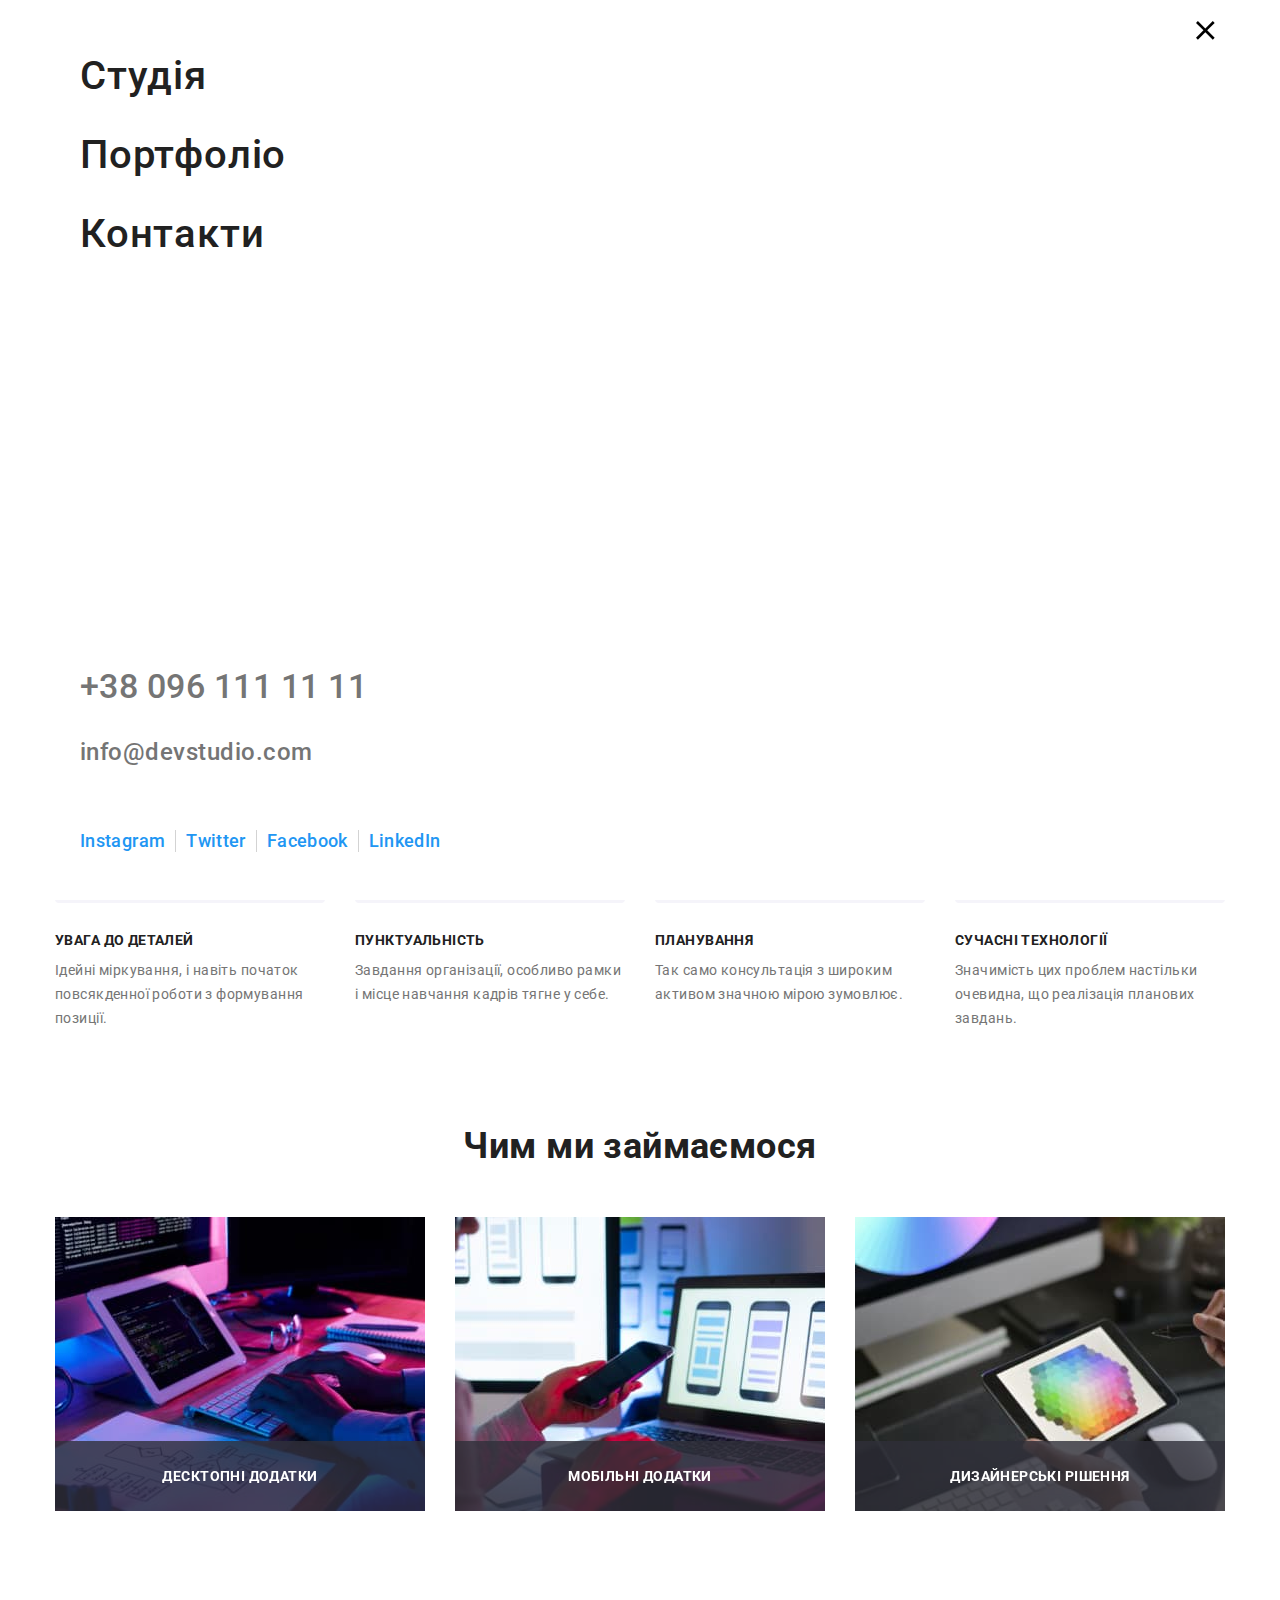
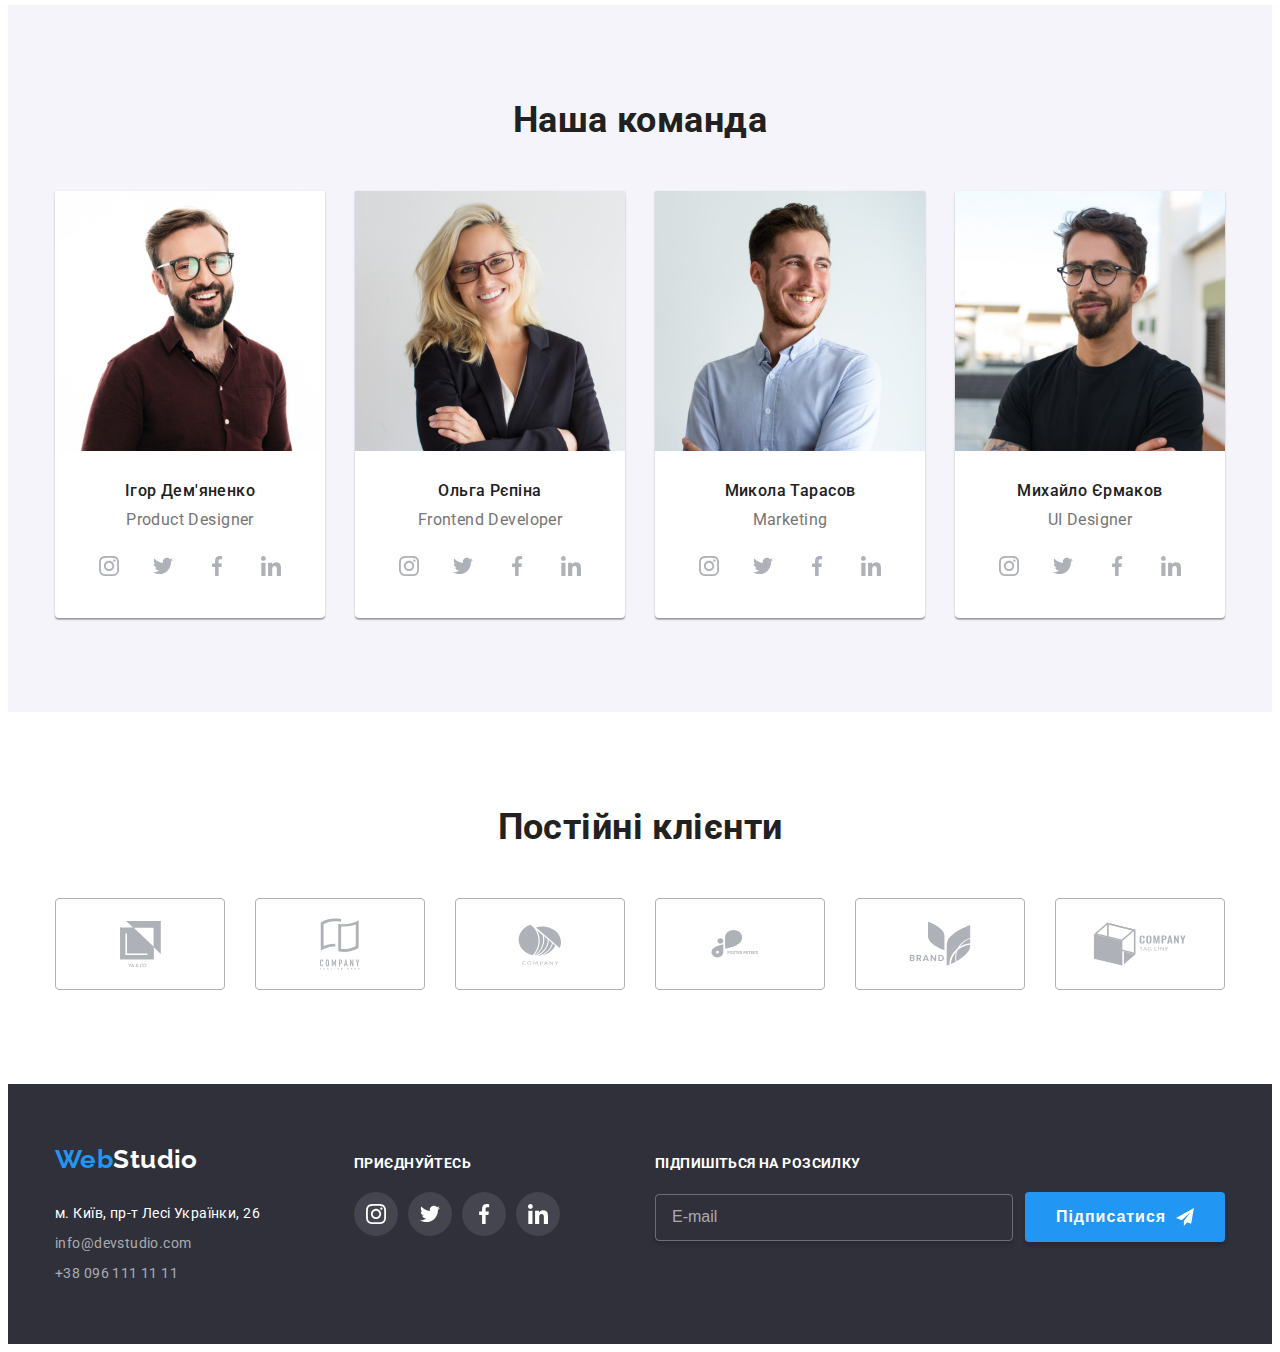
==== index.html @ 01f958c8 "H Work 8" ====
<!DOCTYPE html>
<html lang="uk">

<head>
    <meta charset="UTF-8">
    <meta http-equiv="X-UA-Compatible" content="IE=edge">
    <meta name="viewport" content="width=device-width, initial-scale=1.0">
    <title>WebStudio</title>

    <link rel="preconnect" href="https://fonts.googleapis.com">
    <link rel="preconnect" href="https://fonts.gstatic.com" crossorigin>
    <link
        href="https://fonts.googleapis.com/css2?family=Raleway:wght@700&family=Roboto:wght@400;500;700;900&display=swap"
        rel="stylesheet">

    <link rel="stylesheet" href="https://cdnjs.cloudflare.com/ajax/libs/modern-normalize/1.1.0/modern-normalize.min.css"
        integrity="sha512-wpPYUAdjBVSE4KJnH1VR1HeZfpl1ub8YT/NKx4PuQ5NmX2tKuGu6U/JRp5y+Y8XG2tV+wKQpNHVUX03MfMFn9Q=="
        crossorigin="anonymous" referrerpolicy="no-referrer" />



    <link rel="stylesheet" href="./css/main.min.css">
</head>

<body>
    <header class="page-header">
        <div class="conteiner">
            <div class="header-wrap">
                <nav class="site-nav">
                    <a class="logo site-nav__logo link" href="./index.html" lang="en"><span
                            class="logo-web-word">Web</span>Studio</a>
                    <ul class="site-nav__list list">
                        <li><a class="site-nav__link link current" href="./index.html">Студія</a></li>
                        <li><a class="site-nav__link link" href="./portfolio.html">Портфоліо</a></li>
                        <li><a class="site-nav__link link" href="">Контакти</a></li>
                    </ul>
                </nav>
    
                <ul class="contacts__list list">
                    <li><a class="contacts__link link" href="mailto:info@devstudio.com"><svg width="16" height="12"
                                class="contacts__icon">
                                <use href="./img/icons.svg#icon-envelope"></use>
                            </svg>info@devstudio.com</a></li>
                    <li><a class="contacts__link link" href="tel:+380961111111"><svg width="10" height="16"
                                class="contacts__icon">
                                <use href="./img/icons.svg#icon-smartphone"></use>
                            </svg>+38 096 111 11 11</a></li>
                </ul>
    
                <button class="mob-menu__button mobmenu_open__button" type="button"> <svg width="40" height="40"
                        aria-label="Перемикач мобільного меню">
                        <use class="icon-menu" href="./img/icons.svg#icon-menu"></use>
                    </svg></button>
            </div>
        </div>
        <div class="mob-menu">
            <div class="conteiner mob-menu__conteiner">
    
                <div class="menu-content">
                    <div>
                        <button class="mob-menu__button mobmenu_close__button" type="button"> <svg width="40" height="40">
                                <use class="icon-menu-cross" href="./img/icons.svg#icon-menu-close"></use>
                            </svg></button>
                        <nav class="mob-nav">
                            <ul class="mob-nav__list list">
                                <li><a class="mob-nav__link link current" href="./index.html">Студія</a></li>
                                <li><a class="mob-nav__link link" href="./portfolio.html">Портфоліо</a></li>
                                <li><a class="mob-nav__link link" href="">Контакти</a></li>
                            </ul>
                        </nav>
                    </div>
                    <div>
                        <ul class="mob-contacts__list list">
                            <li><a class="mob-contacts__link number link" href="tel:+380961111111">+38 096 111 11 11</a>
                            </li>
                            <li><a class="mob-contacts__link link" href="mailto:info@devstudio.com">info@devstudio.com</a>
                            </li>
                        </ul>
    
                        <ul class="mob-socmedia__list list">
                            <li class="mob-socmedia__item"><a class="mob-socmedia__link link" href="">Instagram</a></li>
                            <li class="mob-socmedia__item"><a class="mob-socmedia__link link" href="">Twitter</a></li>
                            <li class="mob-socmedia__item"><a class="mob-socmedia__link link" href="">Facebook</a></li>
                            <li class="mob-socmedia__item"><a class="mob-socmedia__link link" href="">LinkedIn</a></li>
                        </ul>
                    </div>
                </div>
            </div>
        </div>
    </header>

    <main>

        <section class="hero">
            <div class="conteiner">
                <h1 class="hero__title">Ефективні рішення для вашого бізнесу</h1>
                <button class="hero__button" type="button" data-modal-open>Замовити послугу</button>
            </div>
        </section>


        <section class="advances section">
            <div class="conteiner">
                <h2 hidden>Переваги</h2>
                <ul class="advances__list list">
                    <li class="advances__item">
                        <div class="advances__background">
                            <svg class="advances__icon">
                                <use href="./img/icons.svg#icon-antenna"></use>
                            </svg>
                        </div>
                        <h3 class="advances__tytle">УВАГА ДО ДЕТАЛЕЙ</h3>
                        <p class="advances__text">Ідейні міркування, і навіть початок повсякденної роботи з формування
                            позиції.</p>
                    </li>
                    <li class="advances__item">
                        <div class="advances__background">
                            <svg class="advances__icon">
                                <use href="./img/icons.svg#icon-clock"></use>
                            </svg>
                        </div>
                        <h3 class="advances__tytle">ПУНКТУАЛЬНІСТЬ</h3>
                        <p class="advances__text">Завдання організації, особливо рамки і місце навчання кадрів тягне у
                            себе.
                        </p>
                    </li>
                    <li class="advances__item">
                        <div class="advances__background">
                            <svg class="advances__icon">
                                <use href="./img/icons.svg#icon-diagram"></use>
                            </svg>
                        </div>
                        <h3 class="advances__tytle">ПЛАНУВАННЯ</h3>
                        <p class="advances__text">Так само консультація з широким активом значною мірою зумовлює.</p>
                    </li>
                    <li class="advances__item">
                        <div class="advances__background">
                            <svg class="advances__icon">
                                <use href="./img/icons.svg#icon-astronaut"></use>
                            </svg>
                        </div>
                        <h3 class="advances__tytle">СУЧАСНІ ТЕХНОЛОГІЇ</h3>
                        <p class="advances__text">Значимість цих проблем настільки очевидна, що реалізація планових
                            завдань.
                        </p>
                    </li>
                </ul>
            </div>
        </section>

        <section class="specialization section">
            <div class="conteiner">
                <h2 class="specialization-tytle tytle">Чим ми займаємося</h2>
                <ul class="specialization__list list">
                    <li class="specialization__item"> <img src="./img/dtapps.jpg" alt="Десктопні додатки" width="370">
                        <p class="specialization__label">Десктопні додатки</p>
                    </li>
                    <li class="specialization__item"> <img src="./img/mobapps.jpg" alt="Мобільні додатки" width="370">
                        <p class="specialization__label">Мобільні додатки</p>
                    </li>
                    <li class="specialization__item"> <img src="./img/design.jpg" alt="Дизайнерські рішення"
                            width="370">
                        <p class="specialization__label">Дизайнерські рішення</p>
                    </li>
                </ul>
            </div>
        </section>
        <section class="teammates section">
            <div class="conteiner">
                <h2 class="tytle">Наша команда</h2>
                <ul class="teammates__list list">
                    <li class="teammates__item"> <img class="teammates__photo" src="img/igor.jpg" alt="Ігор Дем'яненко"
                            width="270">
                        <div class="teammates__meta">
                            <h3 class="teammates__name">Ігор Дем'яненко</h3>
                            <p class="teammates__speciality">Product Designer</p>
                            <ul class="socmedia__list team-socmedia-list list">
                                <li class="socmedia__item"> <a class="socmedia__link team-socmedia-link link" href="">
                                        <svg width="20" height="20" class="socmedia__icon">
                                            <use href="./img/icons.svg#icon-instagram"></use>
                                        </svg> </a>
                                </li>
                                <li class="socmedia__item"> <a class="socmedia__link team-socmedia-link link" href="">
                                        <svg width="20" height="20" class="socmedia__icon">
                                            <use href="./img/icons.svg#icon-twitter"></use>
                                        </svg> </a>
                                </li>
                                <li class="socmedia__item"> <a class="socmedia__link team-socmedia-link link" href="">
                                        <svg width="20" height="20" class="socmedia__icon">
                                            <use href="./img/icons.svg#icon-facebook"></use>
                                        </svg> </a>
                                </li>
                                <li class="socmedia__item"> <a class="socmedia__link team-socmedia-link link" href="">
                                        <svg width="20" height="20" class="socmedia__icon">
                                            <use href="./img/icons.svg#icon-linkedin"></use>
                                        </svg> </a>
                                </li>
                            </ul>
                        </div>

                    </li>
                    <li class="teammates__item"> <img class="teammates__photo" src="img/olga.jpg" alt="Ольга Рєпіна"
                            width="270">
                        <div class="teammates__meta">
                            <h3 class="teammates__name">Ольга Рєпіна</h3>
                            <p class="teammates__speciality">Frontend Developer</p>
                            <ul class="socmedia__list team-socmedia-list list">
                                <li class="socmedia__item"> <a class="socmedia__link team-socmedia-link link" href="">
                                        <svg width="20" height="20" class="socmedia__icon">
                                            <use href="./img/icons.svg#icon-instagram"></use>
                                        </svg> </a>
                                </li>
                                <li class="socmedia__item"> <a class="socmedia__link team-socmedia-link link" href="">
                                        <svg width="20" height="20" class="socmedia__icon">
                                            <use href="./img/icons.svg#icon-twitter"></use>
                                        </svg> </a>
                                </li>
                                <li class="socmedia__item"> <a class="socmedia__link team-socmedia-link link" href="">
                                        <svg width="20" height="20" class="socmedia__icon">
                                            <use href="./img/icons.svg#icon-facebook"></use>
                                        </svg> </a>
                                </li>
                                <li class="socmedia__item"> <a class="socmedia__link team-socmedia-link link" href="">
                                        <svg width="20" height="20" class="socmedia__icon">
                                            <use href="./img/icons.svg#icon-linkedin"></use>
                                        </svg> </a>
                                </li>
                            </ul>
                        </div>

                    </li>
                    <li class="teammates__item"> <img class="teammates__photo" src="img/mikola.jpg" alt="Микола Тарасов"
                            width="270">
                        <div class="teammates__meta">
                            <h3 class="teammates__name">Микола Тарасов</h3>
                            <p class="teammates__speciality">Marketing</p>
                            <ul class="socmedia__list team-socmedia-list list">
                                <li class="socmedia__item"> <a class="socmedia__link team-socmedia-link link" href="">
                                        <svg width="20" height="20" class="socmedia__icon">
                                            <use href="./img/icons.svg#icon-instagram"></use>
                                        </svg> </a>
                                </li>
                                <li class="socmedia__item"> <a class="socmedia__link team-socmedia-link link" href="">
                                        <svg width="20" height="20" class="socmedia__icon">
                                            <use href="./img/icons.svg#icon-twitter"></use>
                                        </svg> </a>
                                </li>
                                <li class="socmedia__item"> <a class="socmedia__link team-socmedia-link link" href="">
                                        <svg width="20" height="20" class="socmedia__icon">
                                            <use href="./img/icons.svg#icon-facebook"></use>
                                        </svg> </a>
                                </li>
                                <li class="socmedia__item"> <a class="socmedia__link team-socmedia-link link" href="">
                                        <svg width="20" height="20" class="socmedia__icon">
                                            <use href="./img/icons.svg#icon-linkedin"></use>
                                        </svg> </a>
                                </li>
                            </ul>
                        </div>

                    </li>
                    <li class="teammates__item"> <img class="teammates__photo" src="img/mihailo.jpg"
                            alt="Михайло Єрмаков" width="270">
                        <div class="teammates__meta">
                            <h3 class="teammates__name">Михайло Єрмаков</h3>
                            <p class="teammates__speciality">UI Designer</p>
                            <ul class="socmedia__list team-socmedia-list list">
                                <li class="socmedia__item"> <a class="socmedia__link team-socmedia-link link" href="">
                                        <svg width="20" height="20" class="socmedia__icon">
                                            <use href="./img/icons.svg#icon-instagram"></use>
                                        </svg> </a>
                                </li>
                                <li class="socmedia__item"> <a class="socmedia__link team-socmedia-link link" href="">
                                        <svg width="20" height="20" class="socmedia__icon">
                                            <use href="./img/icons.svg#icon-twitter"></use>
                                        </svg> </a>
                                </li>
                                <li class="socmedia__item"> <a class="socmedia__link team-socmedia-link link" href="">
                                        <svg width="20" height="20" class="socmedia__icon">
                                            <use href="./img/icons.svg#icon-facebook"></use>
                                        </svg> </a>
                                </li>
                                <li class="socmedia__item"> <a class="socmedia__link team-socmedia-link link" href="">
                                        <svg width="20" height="20" class="socmedia__icon">
                                            <use href="./img/icons.svg#icon-linkedin"></use>
                                        </svg> </a>
                                </li>
                            </ul>
                        </div>

                    </li>
                </ul>
            </div>
        </section>

        <section class="section">
            <div class="conteiner">
                <h2 class="tytle">Постійні клієнти</h2>
                <ul class="companys__list list">
                    <li class="companys__item"> <a class="companys__link" href="">
                            <svg width="41" height="46.7" class="co-icon">
                                <use href="img/icons.svg#icon-coone"></use>
                            </svg>
                        </a>
                    </li>
                    <li class="companys__item"> <a class="companys__link" href="">
                            <svg width="40" height="52" class="companys__icon">
                                <use href="img/icons.svg#icon-cotwo"></use>
                            </svg>
                        </a>
                    </li>
                    <li class="companys__item"> <a class="companys__link" href="">
                            <svg width="43.46" height="41.18" class="companys__icon">
                                <use href="img/icons.svg#icon-cothree"></use>
                            </svg>
                        </a>
                    </li>
                    <li class="companys__item"> <a class="companys__link" href="">
                            <svg width="84.44" height="40.62" class="companys__icon">
                                <use href="img/icons.svg#icon-cofore"></use>
                            </svg>
                        </a>
                    </li>
                    <li class="companys__item"> <a class="companys__link" href="">
                            <svg width="62.54" height="45.43" class="companys__icon">
                                <use href="img/icons.svg#icon-cofive"></use>
                            </svg>
                        </a>
                    </li>
                    <li class="companys__item"> <a class="companys__link" href="">
                            <svg width="93.79" height="43.93" class="companys__icon">
                                <use href="img/icons.svg#icon-cosix"></use>
                            </svg>
                        </a>
                    </li>
                </ul>
            </div>
        </section>

    </main>

    <footer class="footer">
        <div class="conteiner">
            <div class="footer-wrap">
                <div class="address-socmedia">
                    <div class="address-part">
                        <a class="logo footer__logo link" href="./index.html" lang="en"><span
                                class="logo-web-word">Web</span>Studio</a>
    
                        <address>
                            <ul class="address__list list">
                                <li><a class="address__link link" href="https://goo.gl/maps/7MyQyR352KeKTRwC8">м. Київ, пр-т
                                        Лесі
                                        Українки,
                                        26</a></li>
                                <li><a class="footer-contact__link link"
                                        href="mailto:info@devstudio.com">info@devstudio.com</a>
                                </li>
                                <li><a class="footer-contact__link link" href="tel:+380961111111">+38 096 111 11 11</a></li>
                            </ul>
                        </address>
                    </div>
    
                    <div class="socmedia-part">
                        <p class="footer__tytle">приєднуйтесь</p>
                        <ul class="socmedia__list list">
                            <li class="socmedia__item"> <a class="socmedia__link footer-socmedia__link link" href=""> <svg
                                        width="20" height="20" class="socmedia__icon">
                                        <use href="./img/icons.svg#icon-instagram"></use>
                                    </svg> </a>
                            </li>
                            <li class="socmedia__item"> <a class="socmedia__link footer-socmedia__link link" href=""> <svg
                                        width="20" height="20" class="socmedia__icon">
                                        <use href="./img/icons.svg#icon-twitter"></use>
                                    </svg> </a>
                            </li>
                            <li class="socmedia__item"> <a class="socmedia__link footer-socmedia__link link" href=""> <svg
                                        width="20" height="20" class="socmedia__icon">
                                        <use href="./img/icons.svg#icon-facebook"></use>
                                    </svg> </a>
                            </li>
                            <li class="socmedia__item"> <a class="socmedia__link footer-socmedia__link link" href=""> <svg
                                        width="20" height="20" class="socmedia__icon">
                                        <use href="./img/icons.svg#icon-linkedin"></use>
                                    </svg> </a>
                            </li>
                        </ul>
                    </div>
                </div>
                <div class="mailing-part">
                    <p class="footer__tytle">Підпишіться на розсилку</p>
                    <form class="mailing">
                        <label for="mail"></label>
                        <input class="mailing__input" type="email" name="mail" id="mail" placeholder="E-mail">
                        <button class="mailing__button" type="submit">Підписатися<svg width="24" height="24"
                                class="mailing__icon">
                                <use href="./img/icons.svg#icon-letter"></use>
                            </svg> </button>
                    </form>
    
                </div>
            </div>
        </div>
    </footer>

    <div class="backdrop is-hidden" data-modal>
        
        <div class="modal conteiner">
            <button type="button" class="modal__close" data-modal-close> <svg width="11" height="11"
                    class="modal__icon">
                    <use href="./img/icons.svg#icon-close-black"></use>
                </svg> </button>
            <div class="modal__content">

                <p class="modal__tytle">Залиште свої дані, ми вам передзвонимо</p>

                <form class="modal__form">
                    <div class="modal__field">
                        <label for="name">Ім'я</label>
                        <div class="modal__place">
                            <input class="modal-input" type="text" name="name" id="name">
                            <svg width="12" height="12" class="modal-content__icon">
                                <use href="./img/icons.svg#icon-man"></use>
                            </svg>
                        </div>
                    </div>

                    <div class="modal__field">
                        <label for="tel">Телефон</label>
                        <div class="modal__place">
                            <input class="modal-input" type="tel" name="tel" id="tel">
                            <svg width="12" height="12" class="modal-content__icon">
                                <use href="./img/icons.svg#icon-phone"></use>
                            </svg>
                        </div>
                    </div>
                    <div class="modal__field">
                        <label for="mail">Пошта</label>
                        <div class="modal__place">
                            <input class="modal-input" type="email" name="mail" id="mail">
                            <svg width="12" height="12" class="modal-content__icon">
                                <use href="./img/icons.svg#icon-mail"></use>
                            </svg>
                        </div>
                    </div>

                    <div class="modal__field">
                        <label for="comment">Коментар</label>
                        <textarea name="comment" id="comment" rows="10" placeholder="Введіть текст"></textarea>
                    </div>



                    <div class="modal__checkbox">
                        <input class="checkbox__input visually-hidden" type="checkbox" id="policy" name="policy">
                        <label class="checkbox__label" for="policy"><span class="checkbox__icon"><svg width="16"
                                    height="15">
                                    <use href="./img/icons.svg#icon-check"></use>
                                </svg></span>Погоджуюся з розсилкою та приймаю<a class="checkbox__link" href="">Умови
                                договору</a></label>
                    </div>



                    <button class="modal__button" type="submit">Відправити</button>

                </form>


            </div>


        </div>
        
    </div>

    <script src="./js/modal.js"></script>
    <script src="./js/mobile-menu.js"></script>
</body>

</html>
---- css/main.min.css ----
body{color:var(--main-color);font-family:"Roboto",sans-serif;font-size:14px;letter-spacing:.03em;background-color:var(--second-color)}.link{text-decoration:none}.list{list-style:none}img{display:block;max-width:100%;height:auto}html{box-sizing:border-box}*,*::before,*::after{box-sizing:inherit}.visually-hidden{position:absolute;width:1px;height:1px;margin:-1px;border:0;padding:0;white-space:nowrap;overflow:hidden;opacity:0}p,h1,h2,h3,h4,h5,h6{margin:0px}ul{margin:0px;padding-left:0px}:root{--main-color: #212121;--second-color: #FFFFFF;--third-color: #757575;--black-logo-color: #000000;--special-color: #2196F3;--dark-background-color: #2F303A;--footer-contact-color: rgba(255, 255, 255, 0.6);--page-backbround-color: #F5F5F5;--gray-background-color: #F5F4FA;--activ-hero-button: #188CE8}.conteiner{width:100%;padding-left:15px;padding-right:15px;margin:0 auto}@media screen and (min-width: 480px){.conteiner{width:480px}}@media screen and (min-width: 768px){.conteiner{width:768px}}@media screen and (min-width: 1200px){.conteiner{width:1200px}}.section{padding-top:60px;padding-bottom:60px}@media screen and (min-width: 1200px){.section{padding-top:94px;padding-bottom:94px}}.page-header{font-weight:500;letter-spacing:.02em;line-height:1.14;border-bottom:1px solid #ececec}.site-nav{display:flex;align-items:center}.site-nav__logo{color:var(--black-logo-color);padding-top:15px;padding-bottom:15px}@media screen and (min-width: 768px){.site-nav__logo{padding-top:26px;padding-bottom:26px}}@media screen and (min-width: 1200px){.site-nav__logo{padding-top:24px;padding-bottom:25px}}.site-nav__list{display:none;margin-left:93px}@media screen and (min-width: 768px){.site-nav__list{display:flex;margin-left:88px}.site-nav__list li:not(:last-child){margin-right:50px}}@media screen and (min-width: 1200px){.site-nav__list{margin-left:93px}}.site-nav__link{color:var(--main-color);transition:color 250ms cubic-bezier(0.4, 0, 0.2, 1)}.site-nav__link.current{color:var(--special-color);position:relative}.site-nav__link.current::after{position:absolute;bottom:0;left:0;content:"";width:100%;height:4px;background-color:var(--special-color);border-radius:2px}.site-nav__link:hover,.site-nav__link:focus,.site-nav__link:active{color:var(--special-color);fill:var(--special-color)}@media screen and (min-width: 768px){.site-nav__link{padding-bottom:32px}}.contacts__list{display:none}@media screen and (min-width: 768px){.contacts__list{display:block}.contacts__list li:not(:last-child){margin-bottom:10px}}@media screen and (min-width: 1200px){.contacts__list{display:flex}.contacts__list li:not(:last-child){margin-right:30px}}.contacts__link{display:flex;color:var(--third-color);align-items:center;fill:#757575;transition:fill 250ms cubic-bezier(0.4, 0, 0.2, 1);transition:color 250ms cubic-bezier(0.4, 0, 0.2, 1)}.contacts__link:hover,.contacts__link:focus,.contacts__link:active{color:var(--special-color);fill:var(--special-color)}.contacts__icon{margin-right:10px}.mob-menu__conteiner{padding-left:40px;height:100%}.mob-menu__button{margin:0;padding:0;border:none;background-color:rgba(0,0,0,0);transition:fill 250ms cubic-bezier(0.4, 0, 0.2, 1)}.mob-menu__button:focus,.mob-menu__button:hover,.mob-menu__button:active{fill:var(--special-color)}@media screen and (min-width: 768px){.mob-menu__button{display:none}}.mobmenu_close__button{display:block;margin-left:auto;margin-top:10px}.mob-menu{position:fixed;width:100vw;height:100vh;background-color:#fff;top:0;left:0;right:0;transition:top 300ms,visibity 300ms}.mob-menu .is-hidden{left:-100px;right:auto}.mob-nav{font-weight:500;font-size:40px;line-height:1.17;letter-spacing:.02em}.mob-nav__list li:not(:last-child){padding-bottom:32px}.mob-nav__link{color:var(--main-color);transition:color 250ms cubic-bezier(0.4, 0, 0.2, 1)}.mob-nav__link:hover,.mob-nav__link:focus,.mob-nav__link:active{color:var(--special-color)}.mob-contacts__list{font-weight:500;font-size:24px;line-height:1.16;letter-spacing:.02em;margin-bottom:64px}.mob-contacts__list li:not(:last-child){padding-bottom:32px}.number{font-size:34px;line-height:1.17}.mob-contacts__link{color:var(--third-color);transition:color 250ms cubic-bezier(0.4, 0, 0.2, 1)}.mob-contacts__link:hover,.mob-contacts__link:focus,.mob-contacts__link:active{color:var(--special-color)}.mob-socmedia__list{display:flex;flex-wrap:wrap;margin-bottom:48px}.mob-socmedia__link{color:var(--special-color);font-weight:500;font-size:18px;line-height:1.2;letter-spacing:.02em}.mob-socmedia__item:not(:last-child){padding-right:10px;border-right:1px solid rgba(33,33,33,.2)}.mob-socmedia__item:not(:first-child){padding-left:10px}.menu-content{display:flex;flex-direction:column;height:100%;justify-content:space-between}.hero{background-color:var(--dark-background-color);text-align:center;padding-top:118px;padding-bottom:118px;background-image:linear-gradient(to right, rgba(47, 48, 58, 0.4), rgba(47, 48, 58, 0.4)),url(../img/backgroundheromob.jpg);background-repeat:no-repeat;background-size:cover;height:400px;margin-left:auto;margin-right:auto;border:1px solid #000;box-shadow:0px 4px 4px rgba(0,0,0,.25);max-width:480px}@media screen and (min-width: 768px){.hero{background-image:linear-gradient(to right, rgba(47, 48, 58, 0.4), rgba(47, 48, 58, 0.4)),url(../img/backgroundherotab.jpg);max-width:768px}}@media screen and (min-width: 1200px){.hero{background-image:linear-gradient(to right, rgba(47, 48, 58, 0.4), rgba(47, 48, 58, 0.4)),url(../img/backgroundhero.jpg);max-width:1600px;height:600px;padding-top:200px;padding-bottom:200px}}.hero__title{color:var(--second-color);font-weight:900;font-size:26px;line-height:1.6;text-transform:uppercase;letter-spacing:.06em;margin-bottom:30px;margin-left:auto;margin-right:auto}@media screen and (min-width: 768px){.hero__title{max-width:360px}}@media screen and (min-width: 1200px){.hero__title{font-size:44px;line-height:1.36;max-width:696px}}.hero__button{color:var(--second-color);font-weight:700;font-size:16px;line-height:1.88;background-color:var(--special-color);letter-spacing:.06em;border:none;cursor:pointer;border-radius:4px;padding:10px 24px;transition:background-color 250ms cubic-bezier(0.4, 0, 0.2, 1)}.hero__button:active,.hero__button:hover,.hero__button:focus{background-color:var(--activ-hero-button)}@media screen and (min-width: 1200px){.hero__button{min-width:200px}}.advances{padding-bottom:0px}@media screen and (min-width: 768px){.advances__list{display:flex;flex-wrap:wrap;gap:30px}}@media screen and (min-width: 768px){.advances__item{max-width:354px}}@media screen and (min-width: 1200px){.advances__item{max-width:270px}}.advances__background{background-color:var(--gray-background-color);border-radius:4px;height:120px;display:flex;justify-content:center;align-items:center}.advances__icon{width:70px;height:70px}.advances__tytle{text-align:center;font-size:14px;font-weight:700;line-height:1.14;padding-bottom:10px;padding-top:30px}@media screen and (min-width: 1200px){.advances__tytle{text-align:start}}.advances__text{line-height:1.71;color:var(--third-color)}.specialization{display:none}@media screen and (min-width: 1200px){.specialization{display:block}}.specialization__list{display:flex}.specialization__item{position:relative}.specialization__item:not(:last-child){margin-right:30px}.specialization__item>.specialization__label{position:absolute;bottom:0;right:0;left:0;margin:0;padding-top:27px;padding-bottom:27px;text-transform:uppercase;color:var(--second-color);background-color:rgba(47,48,58,.8);text-align:center;font-weight:700}.teammates{background-color:var(--gray-background-color)}.teammates__list{display:flex;flex-direction:column;gap:30px}@media screen and (min-width: 768px){.teammates__list{display:flex;flex-direction:row;flex-wrap:wrap;gap:30px}}.teammates__item{background-color:var(--second-color);text-align:center;box-shadow:0px 1px 3px rgba(0,0,0,.12),0px 1px 1px rgba(0,0,0,.14),0px 2px 1px rgba(0,0,0,.2);border-radius:0px 0px 4px 4px}@media screen and (min-width: 768px){.teammates__item{width:354px}}@media screen and (min-width: 1200px){.teammates__item{width:270px}}.teammates__photo{width:100%}.teammates__meta{padding-top:30px;padding-bottom:30px}.teammates__name{font-weight:500;font-size:16px;line-height:1.19;margin-bottom:10px}.teammates__speciality{color:var(--third-color);font-size:16px;line-height:1.19}.team-socmedia-list{margin-top:15px;justify-content:center}.team-socmedia-link{fill:#afb1b8}.team-socmedia-link:hover,.team-socmedia-link:focus,.team-socmedia-link:active{border-radius:50%;background-color:var(--special-color);fill:#fff}.companys__list{display:flex;flex-wrap:wrap;justify-content:center;align-items:center;gap:30px}.companys__item{width:210px;height:92px}@media screen and (min-width: 768px){.companys__item{width:226px}}@media screen and (min-width: 1200px){.companys__item{width:170px}}.companys__link{width:100%;height:100%;display:flex;border:1px solid #afb1b8;fill:#afb1b8;border-radius:4px;justify-content:center;align-items:center;transition:border 250ms cubic-bezier(0.4, 0, 0.2, 1);transition:fill 250ms cubic-bezier(0.4, 0, 0.2, 1)}.companys__link:hover,.companys__link:focus,.companys__link:active{fill:var(--special-color);border:1px solid #2196f3}.header-wrap{display:flex;align-items:center;justify-content:space-between}@media screen and (min-width: 1200px){.footer-wrap{display:flex;flex-wrap:wrap;align-items:baseline;justify-content:space-between}}.footer{background-color:var(--dark-background-color);line-height:1.5;padding-top:60px;padding-bottom:60px}.address-part,.socmedia-part{margin-bottom:60px;display:flex;flex-direction:column;align-items:center;justify-content:center;text-align:center}@media screen and (min-width: 1200px){.address-part,.socmedia-part{text-align:start;align-items:flex-start;margin-bottom:0}}@media screen and (min-width: 1200px){.socmedia-part{padding-left:94px}}@media screen and (min-width: 768px){.address-socmedia{display:flex;align-items:baseline;justify-content:space-between;padding-left:74px;padding-right:74px}}@media screen and (min-width: 1200px){.address-socmedia{padding:0}}.footer__logo{display:flex;color:var(--second-color);align-items:center;justify-content:center;padding-bottom:28px}.footer__tytle{font-weight:700;text-transform:uppercase;color:var(--second-color);line-height:1.14;margin-bottom:20px;text-align:center}@media screen and (min-width: 1200px){.footer__tytle{text-align:start}}.footer-socmedia__link{fill:#fff;background-color:rgba(255,255,255,.1);border-radius:50%}.footer-socmedia__link:hover,.footer-socmedia__link:focus,.footer-socmedia__link:active{border-radius:50%;background-color:var(--special-color)}.address__list li:not(:last-child){margin-bottom:9px}.address__link{color:var(--second-color);font-style:normal;transition:color 250ms cubic-bezier(0.4, 0, 0.2, 1)}.address__link:hover,.address__link:focus,.address__link:active{color:var(--special-color);fill:var(--special-color)}.footer-contact__link{color:var(--footer-contact-color);font-style:normal;transition:color 250ms cubic-bezier(0.4, 0, 0.2, 1)}.footer-contact__link:hover,.footer-contact__link:focus,.footer-contact__link:active{color:var(--special-color);fill:var(--special-color)}.mailing-part{text-align:start;align-items:baseline}.mailing{display:flex;flex-direction:column;align-items:center;justify-content:center;text-align:center}@media screen and (min-width: 1200px){.mailing{flex-direction:row;align-items:baseline}}.mailing__input{width:100%;border:1px solid rgba(255,255,255,.3);border-radius:4px;box-shadow:0px 4px 4px rgba(0,0,0,.15);background-color:rgba(0,0,0,0);padding:15px 16px;transition:border 250ms cubic-bezier(0.4, 0, 0.2, 1);margin-bottom:20px}.mailing__input:focus,.mailing__input:hover{border:1px solid #2196f3;outline:rgba(0,0,0,0)}.mailing__input::-moz-placeholder{font-size:16px;color:rgba(255,255,255,.6)}.mailing__input:-ms-input-placeholder{font-size:16px;color:rgba(255,255,255,.6)}.mailing__input::placeholder{font-size:16px;color:rgba(255,255,255,.6)}@media screen and (min-width: 768px){.mailing__input{max-width:450px}}@media screen and (min-width: 1200px){.mailing__input{width:358px}}.mailing__button{display:flex;align-items:center;padding:10px 31px;background-color:var(--special-color);font-weight:700;font-size:16px;line-height:.06;letter-spacing:.06em;color:var(--second-color);border:none;box-shadow:0px 4px 4px rgba(0,0,0,.15);border-radius:4px;cursor:pointer;transition:background-color 250ms cubic-bezier(0.4, 0, 0.2, 1)}.mailing__button:hover,.mailing__button:focus,.mailing__button:active{background-color:var(--activ-hero-button)}@media screen and (min-width: 1200px){.mailing__button{width:200px;height:50px;margin-left:12px}}.mailing__icon{margin-left:10px}.portfolio__list{display:flex;flex-wrap:wrap;gap:30px}.portfolio__list li{width:100%}@media screen and (min-width: 768px){.portfolio__list li:first-child .product__meta{padding-bottom:56px}.portfolio__list li{width:354px}}@media screen and (min-width: 1200px){.portfolio__list li:first-child .product__meta{padding-bottom:20px}.portfolio__list li{width:370px}}.portfolio__img{width:100%}.portfolio__thumb{position:relative;overflow:hidden}.portfolio__overlay{position:absolute;color:var(--second-color);background-color:rgba(33,150,243,.9);top:0;font-weight:400;font-size:18px;line-height:1.5;height:100%;padding:63px 24px;transform:translateY(100%);transition:transform 250ms cubic-bezier(0.4, 0, 0.2, 1)}.portfolio__link:hover .portfolio__overlay,.portfolio__link:focus .portfolio__overlay,.portfolio__link:active .portfolio__overlay{transform:translateY(0)}.portfolio__link{display:block;transition:box-shadow 250ms cubic-bezier(0.4, 0, 0.2, 1)}.portfolio__link:hover,.portfolio__link:focus,.portfolio__link:active{box-shadow:0px 1px 1px rgba(0,0,0,.12),0px 4px 4px rgba(0,0,0,.06),1px 4px 6px rgba(0,0,0,.16)}.product__meta{padding-left:24px;padding-right:24px;padding-top:20px;padding-bottom:20px;border-left:1px solid #eee;border-right:1px solid #eee;border-bottom:1px solid #eee}.product__name{font-weight:700;font-size:18px;line-height:2;color:var(--main-color);letter-spacing:.06em;margin-bottom:4px}.product__type{font-size:16px;line-height:1.88;color:var(--third-color)}.backdrop{position:fixed;top:0;width:100%;height:100%;background-color:rgba(0,0,0,.2)}.is-hidden{opacity:0;visibility:hidden;pointer-events:none}.modal{position:absolute;top:50%;left:50%;transform:translate(-50%, -50%);max-width:450px;background-color:var(--second-color);box-shadow:0px 1px 3px rgba(0,0,0,.12),0px 1px 1px rgba(0,0,0,.14),0px 2px 1px rgba(0,0,0,.2);border-radius:4px;padding:40px}@media screen and (min-width: 1200px){.modal{max-width:528px;max-height:581px}}.modal__close{position:absolute;top:8px;right:8px;width:30px;height:30px;background-color:rgba(0,0,0,0);border:1px solid rgba(0,0,0,.1);border-radius:50%;display:flex;align-items:center;justify-content:center;cursor:pointer;transition:fill 250ms cubic-bezier(0.4, 0, 0.2, 1)}.modal__close:focus,.modal__close:hover,.modal__close:active{fill:var(--special-color)}.modal__tytle{font-weight:700;font-size:20px;line-height:1.15;text-align:center;margin-bottom:12px}.modal__field{display:flex;flex-direction:column}.modal__field>label{margin-bottom:4px;color:var(--third-color);letter-spacing:.01em;font-size:12px;line-height:1.17}.modal__place{position:relative}.modal-input{width:100%;height:40px;margin-bottom:10px;padding-left:45px;border:1px solid rgba(33,33,33,.2);border-radius:4px;transition:border 250ms cubic-bezier(0.4, 0, 0.2, 1)}.modal-input:focus,.modal-input:hover{border:1px solid #2196f3;outline:rgba(0,0,0,0)}.modal-input:focus+svg,.modal-input:hover+svg{fill:var(--special-color)}.modal-content__icon{position:absolute;left:15px;top:14px;transition:fill 250ms cubic-bezier(0.4, 0, 0.2, 1)}textarea{resize:none;margin-bottom:20px;padding:12px 16px;border:1px solid rgba(33,33,33,.2);border-radius:4px;height:120px;transition:border 250ms cubic-bezier(0.4, 0, 0.2, 1)}textarea:hover,textarea:focus{border:1px solid #2196f3;outline:rgba(0,0,0,0)}textarea::-moz-placeholder{color:rgba(117,117,117,.5);font-size:12px;line-height:1.17;letter-spacing:.01em}textarea:-ms-input-placeholder{color:rgba(117,117,117,.5);font-size:12px;line-height:1.17;letter-spacing:.01em}textarea::placeholder{color:rgba(117,117,117,.5);font-size:12px;line-height:1.17;letter-spacing:.01em}.checkbox__icon{display:flex;justify-content:center;align-items:center;width:16px;height:15px;border:2px Solid #212121;border-radius:2px;margin-right:8.38px}.checkbox__label{display:flex;align-items:center;margin-bottom:30px;font-size:12px;line-height:1.16;color:#757575}@media screen and (min-width: 1200px){.checkbox__label{justify-content:center;font-size:14px;line-height:1.7}}.checkbox__link{color:var(--special-color);text-decoration:underline;margin-left:7px}.checkbox__check svg{fill:rgba(0,0,0,0)}.checkbox__input:checked+label>span{border:none;background-color:var(--special-color)}.checkbox__input:checked+label>span svg{fill:var(--second-color)}.modal__button{display:flex;cursor:pointer;font-weight:700;font-size:16px;line-height:1.88;padding:10px 52px;background-color:var(--special-color);color:var(--second-color);transition:background-color 250ms cubic-bezier(0.4, 0, 0.2, 1);border:none;box-shadow:0px 4px 4px rgba(0,0,0,.15);border-radius:4px;margin-left:auto;margin-right:auto}.modal__button:hover,.modal__button:focus,.modal__button:active{background-color:var(--activ-hero-button)}.services__list{display:flex;margin-bottom:40px;flex-wrap:wrap;max-width:326px}@media screen and (min-width: 768px){.services__list{justify-content:center;margin-bottom:30px;max-width:100%}}.services__item:not(:last-child){margin-right:8px;margin-bottom:15px}@media screen and (min-width: 768px){.services__item:not(:last-child){margin-bottom:0}}.services__button{font-family:inherit;font-weight:500;font-size:16px;line-height:1.63;background-color:var(--gray-background-color);border:none;cursor:pointer;padding:6px 22px;min-width:67px;border-radius:4px;transition:box-shadow 250ms cubic-bezier(0.4, 0, 0.2, 1);transition:background-color 250ms cubic-bezier(0.4, 0, 0.2, 1);transition:color 250ms cubic-bezier(0.4, 0, 0.2, 1)}.services__button:hover,.services__button:focus,.services__button:active{color:var(--second-color);background-color:var(--special-color);box-shadow:0px 3px 1px rgba(0,0,0,.1),0px 1px 2px rgba(0,0,0,.08),0px 2px 2px rgba(0,0,0,.12)}.tytle{font-weight:700;font-size:36px;line-height:1.17;margin-bottom:50px;text-align:center}.socmedia__list{display:flex;align-items:center}.socmedia__item{width:44px;height:44px}.socmedia__item:not(:last-child){margin-right:10px}.socmedia__link{width:100%;height:100%;display:flex;justify-content:center;align-items:center;transition:background-color 250ms cubic-bezier(0.4, 0, 0.2, 1);transition:fill 250ms cubic-bezier(0.4, 0, 0.2, 1)}.logo{font-family:"Raleway",sans-serif;font-weight:700;font-size:24px;line-height:1.16}@media screen and (min-width: 1200px){.logo{font-size:26px;line-height:1.19}}.logo-web-word{color:var(--special-color)}/*# sourceMappingURL=main.min.css.map */
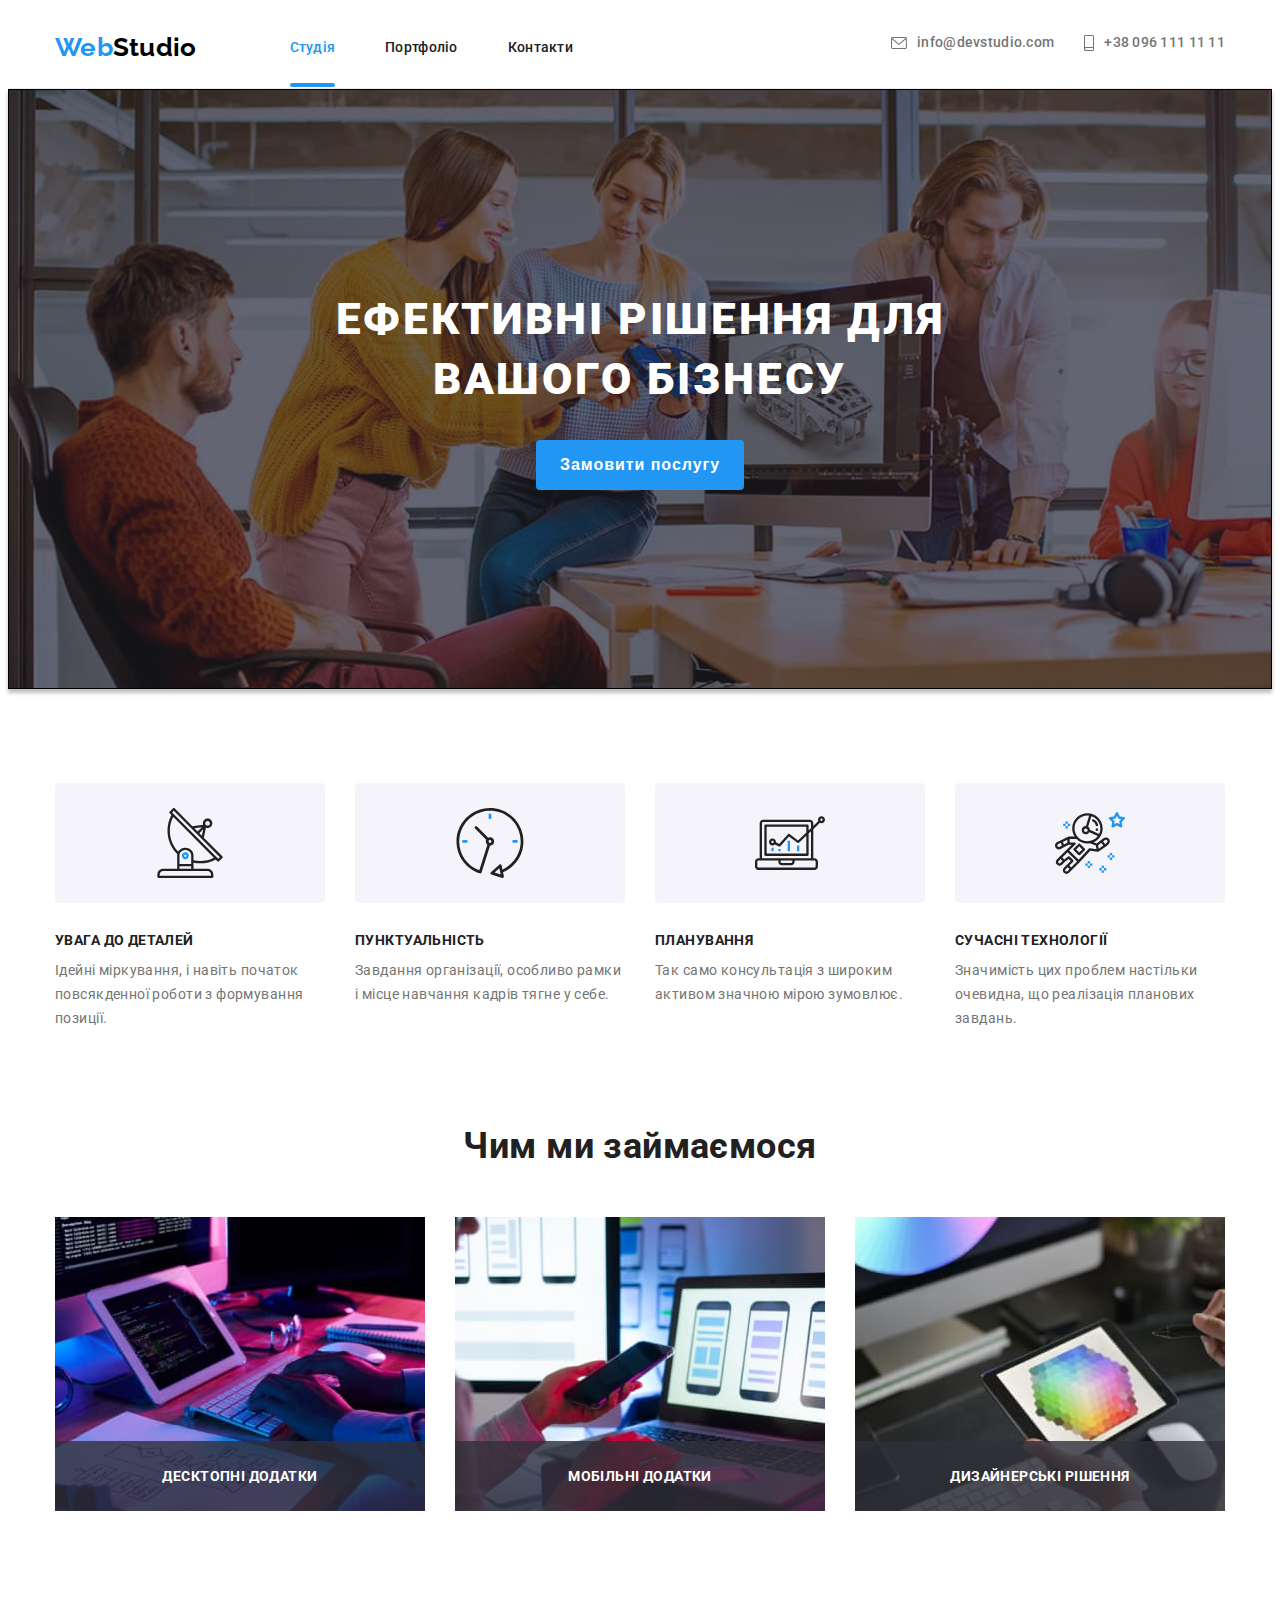
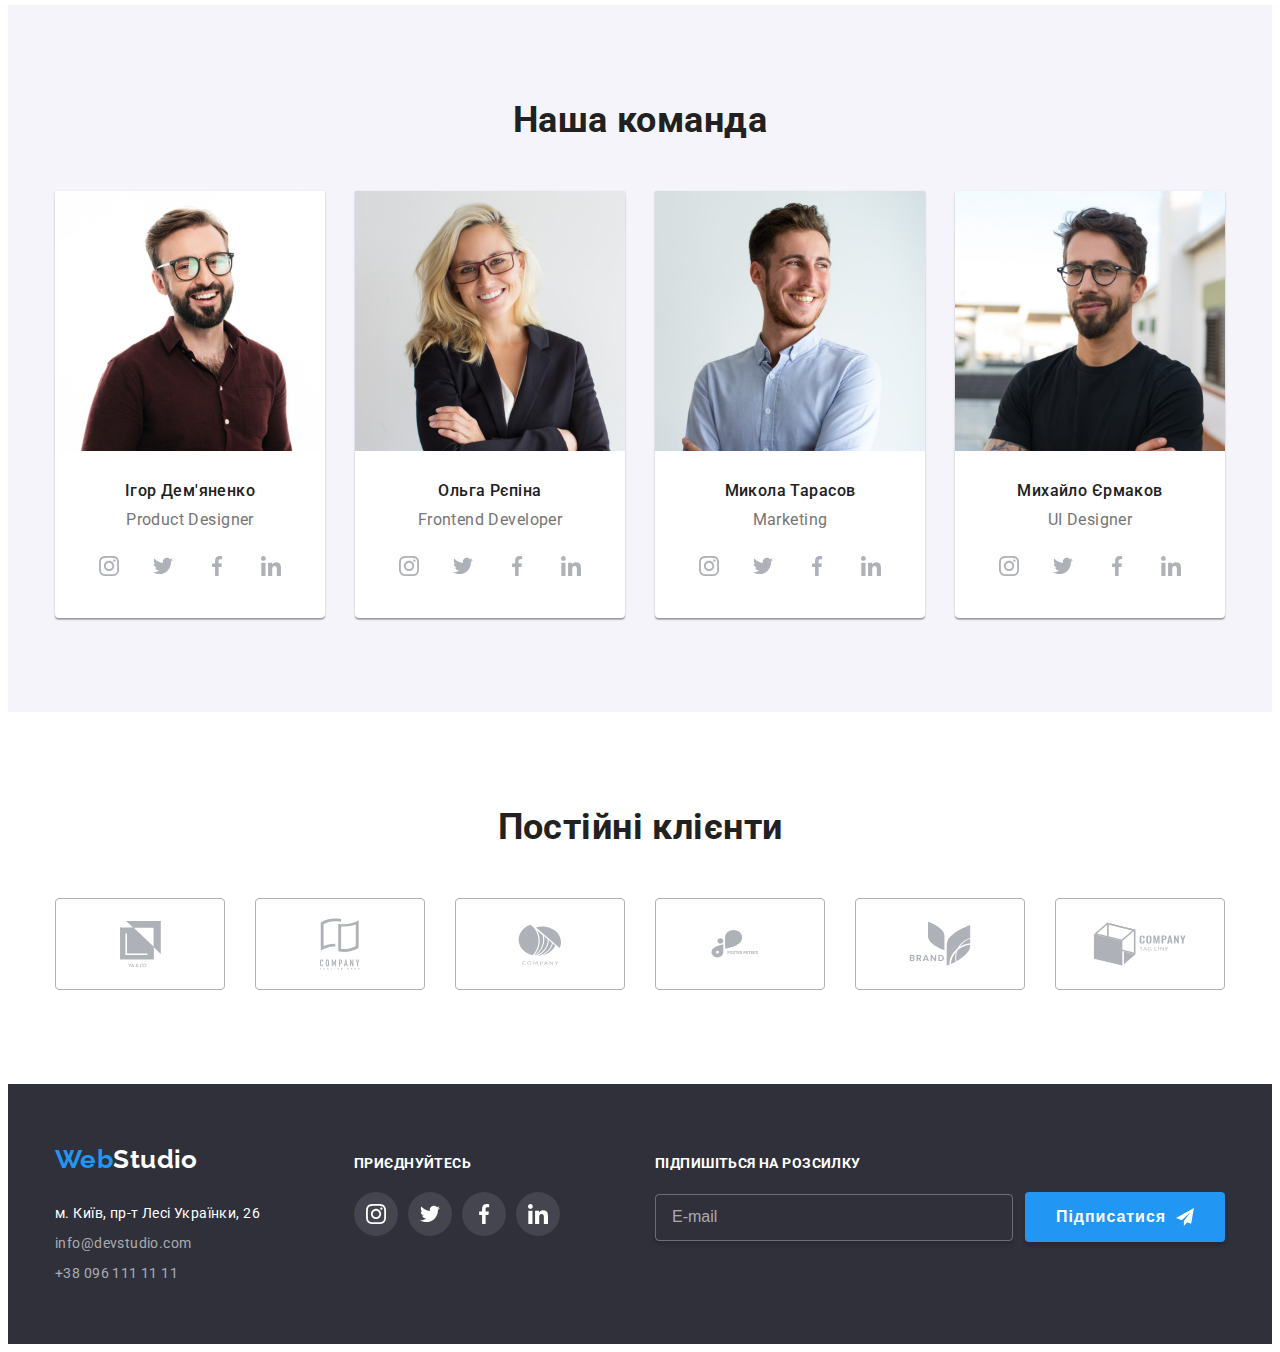
==== commit 8ef69175: "h w 8" ====
--- a/index.html
+++ b/index.html
@@ -53,7 +53,7 @@
                     </svg></button>
             </div>
         </div>
-        <div class="mob-menu">
+        <div class="mob-menu is-hidden">
             <div class="conteiner mob-menu__conteiner">
     
                 <div class="menu-content">
@@ -435,9 +435,9 @@
                         </div>
                     </div>
                     <div class="modal__field">
-                        <label for="mail">Пошта</label>
+                        <label for="email">Пошта</label>
                         <div class="modal__place">
-                            <input class="modal-input" type="email" name="mail" id="mail">
+                            <input class="modal-input" type="email" name="mail" id="email">
                             <svg width="12" height="12" class="modal-content__icon">
                                 <use href="./img/icons.svg#icon-mail"></use>
                             </svg>
--- a/css/main.min.css
+++ b/css/main.min.css
@@ -1 +1 @@
-body{color:var(--main-color);font-family:"Roboto",sans-serif;font-size:14px;letter-spacing:.03em;background-color:var(--second-color)}.link{text-decoration:none}.list{list-style:none}img{display:block;max-width:100%;height:auto}html{box-sizing:border-box}*,*::before,*::after{box-sizing:inherit}.visually-hidden{position:absolute;width:1px;height:1px;margin:-1px;border:0;padding:0;white-space:nowrap;overflow:hidden;opacity:0}p,h1,h2,h3,h4,h5,h6{margin:0px}ul{margin:0px;padding-left:0px}:root{--main-color: #212121;--second-color: #FFFFFF;--third-color: #757575;--black-logo-color: #000000;--special-color: #2196F3;--dark-background-color: #2F303A;--footer-contact-color: rgba(255, 255, 255, 0.6);--page-backbround-color: #F5F5F5;--gray-background-color: #F5F4FA;--activ-hero-button: #188CE8}.conteiner{width:100%;padding-left:15px;padding-right:15px;margin:0 auto}@media screen and (min-width: 480px){.conteiner{width:480px}}@media screen and (min-width: 768px){.conteiner{width:768px}}@media screen and (min-width: 1200px){.conteiner{width:1200px}}.section{padding-top:60px;padding-bottom:60px}@media screen and (min-width: 1200px){.section{padding-top:94px;padding-bottom:94px}}.page-header{font-weight:500;letter-spacing:.02em;line-height:1.14;border-bottom:1px solid #ececec}.site-nav{display:flex;align-items:center}.site-nav__logo{color:var(--black-logo-color);padding-top:15px;padding-bottom:15px}@media screen and (min-width: 768px){.site-nav__logo{padding-top:26px;padding-bottom:26px}}@media screen and (min-width: 1200px){.site-nav__logo{padding-top:24px;padding-bottom:25px}}.site-nav__list{display:none;margin-left:93px}@media screen and (min-width: 768px){.site-nav__list{display:flex;margin-left:88px}.site-nav__list li:not(:last-child){margin-right:50px}}@media screen and (min-width: 1200px){.site-nav__list{margin-left:93px}}.site-nav__link{color:var(--main-color);transition:color 250ms cubic-bezier(0.4, 0, 0.2, 1)}.site-nav__link.current{color:var(--special-color);position:relative}.site-nav__link.current::after{position:absolute;bottom:0;left:0;content:"";width:100%;height:4px;background-color:var(--special-color);border-radius:2px}.site-nav__link:hover,.site-nav__link:focus,.site-nav__link:active{color:var(--special-color);fill:var(--special-color)}@media screen and (min-width: 768px){.site-nav__link{padding-bottom:32px}}.contacts__list{display:none}@media screen and (min-width: 768px){.contacts__list{display:block}.contacts__list li:not(:last-child){margin-bottom:10px}}@media screen and (min-width: 1200px){.contacts__list{display:flex}.contacts__list li:not(:last-child){margin-right:30px}}.contacts__link{display:flex;color:var(--third-color);align-items:center;fill:#757575;transition:fill 250ms cubic-bezier(0.4, 0, 0.2, 1);transition:color 250ms cubic-bezier(0.4, 0, 0.2, 1)}.contacts__link:hover,.contacts__link:focus,.contacts__link:active{color:var(--special-color);fill:var(--special-color)}.contacts__icon{margin-right:10px}.mob-menu__conteiner{padding-left:40px;height:100%}.mob-menu__button{margin:0;padding:0;border:none;background-color:rgba(0,0,0,0);transition:fill 250ms cubic-bezier(0.4, 0, 0.2, 1)}.mob-menu__button:focus,.mob-menu__button:hover,.mob-menu__button:active{fill:var(--special-color)}@media screen and (min-width: 768px){.mob-menu__button{display:none}}.mobmenu_close__button{display:block;margin-left:auto;margin-top:10px}.mob-menu{position:fixed;width:100vw;height:100vh;background-color:#fff;top:0;left:0;right:0;transition:top 300ms,visibity 300ms}.mob-menu .is-hidden{left:-100px;right:auto}.mob-nav{font-weight:500;font-size:40px;line-height:1.17;letter-spacing:.02em}.mob-nav__list li:not(:last-child){padding-bottom:32px}.mob-nav__link{color:var(--main-color);transition:color 250ms cubic-bezier(0.4, 0, 0.2, 1)}.mob-nav__link:hover,.mob-nav__link:focus,.mob-nav__link:active{color:var(--special-color)}.mob-contacts__list{font-weight:500;font-size:24px;line-height:1.16;letter-spacing:.02em;margin-bottom:64px}.mob-contacts__list li:not(:last-child){padding-bottom:32px}.number{font-size:34px;line-height:1.17}.mob-contacts__link{color:var(--third-color);transition:color 250ms cubic-bezier(0.4, 0, 0.2, 1)}.mob-contacts__link:hover,.mob-contacts__link:focus,.mob-contacts__link:active{color:var(--special-color)}.mob-socmedia__list{display:flex;flex-wrap:wrap;margin-bottom:48px}.mob-socmedia__link{color:var(--special-color);font-weight:500;font-size:18px;line-height:1.2;letter-spacing:.02em}.mob-socmedia__item:not(:last-child){padding-right:10px;border-right:1px solid rgba(33,33,33,.2)}.mob-socmedia__item:not(:first-child){padding-left:10px}.menu-content{display:flex;flex-direction:column;height:100%;justify-content:space-between}.hero{background-color:var(--dark-background-color);text-align:center;padding-top:118px;padding-bottom:118px;background-image:linear-gradient(to right, rgba(47, 48, 58, 0.4), rgba(47, 48, 58, 0.4)),url(../img/backgroundheromob.jpg);background-repeat:no-repeat;background-size:cover;height:400px;margin-left:auto;margin-right:auto;border:1px solid #000;box-shadow:0px 4px 4px rgba(0,0,0,.25);max-width:480px}@media screen and (min-width: 768px){.hero{background-image:linear-gradient(to right, rgba(47, 48, 58, 0.4), rgba(47, 48, 58, 0.4)),url(../img/backgroundherotab.jpg);max-width:768px}}@media screen and (min-width: 1200px){.hero{background-image:linear-gradient(to right, rgba(47, 48, 58, 0.4), rgba(47, 48, 58, 0.4)),url(../img/backgroundhero.jpg);max-width:1600px;height:600px;padding-top:200px;padding-bottom:200px}}.hero__title{color:var(--second-color);font-weight:900;font-size:26px;line-height:1.6;text-transform:uppercase;letter-spacing:.06em;margin-bottom:30px;margin-left:auto;margin-right:auto}@media screen and (min-width: 768px){.hero__title{max-width:360px}}@media screen and (min-width: 1200px){.hero__title{font-size:44px;line-height:1.36;max-width:696px}}.hero__button{color:var(--second-color);font-weight:700;font-size:16px;line-height:1.88;background-color:var(--special-color);letter-spacing:.06em;border:none;cursor:pointer;border-radius:4px;padding:10px 24px;transition:background-color 250ms cubic-bezier(0.4, 0, 0.2, 1)}.hero__button:active,.hero__button:hover,.hero__button:focus{background-color:var(--activ-hero-button)}@media screen and (min-width: 1200px){.hero__button{min-width:200px}}.advances{padding-bottom:0px}@media screen and (min-width: 768px){.advances__list{display:flex;flex-wrap:wrap;gap:30px}}@media screen and (min-width: 768px){.advances__item{max-width:354px}}@media screen and (min-width: 1200px){.advances__item{max-width:270px}}.advances__background{background-color:var(--gray-background-color);border-radius:4px;height:120px;display:flex;justify-content:center;align-items:center}.advances__icon{width:70px;height:70px}.advances__tytle{text-align:center;font-size:14px;font-weight:700;line-height:1.14;padding-bottom:10px;padding-top:30px}@media screen and (min-width: 1200px){.advances__tytle{text-align:start}}.advances__text{line-height:1.71;color:var(--third-color)}.specialization{display:none}@media screen and (min-width: 1200px){.specialization{display:block}}.specialization__list{display:flex}.specialization__item{position:relative}.specialization__item:not(:last-child){margin-right:30px}.specialization__item>.specialization__label{position:absolute;bottom:0;right:0;left:0;margin:0;padding-top:27px;padding-bottom:27px;text-transform:uppercase;color:var(--second-color);background-color:rgba(47,48,58,.8);text-align:center;font-weight:700}.teammates{background-color:var(--gray-background-color)}.teammates__list{display:flex;flex-direction:column;gap:30px}@media screen and (min-width: 768px){.teammates__list{display:flex;flex-direction:row;flex-wrap:wrap;gap:30px}}.teammates__item{background-color:var(--second-color);text-align:center;box-shadow:0px 1px 3px rgba(0,0,0,.12),0px 1px 1px rgba(0,0,0,.14),0px 2px 1px rgba(0,0,0,.2);border-radius:0px 0px 4px 4px}@media screen and (min-width: 768px){.teammates__item{width:354px}}@media screen and (min-width: 1200px){.teammates__item{width:270px}}.teammates__photo{width:100%}.teammates__meta{padding-top:30px;padding-bottom:30px}.teammates__name{font-weight:500;font-size:16px;line-height:1.19;margin-bottom:10px}.teammates__speciality{color:var(--third-color);font-size:16px;line-height:1.19}.team-socmedia-list{margin-top:15px;justify-content:center}.team-socmedia-link{fill:#afb1b8}.team-socmedia-link:hover,.team-socmedia-link:focus,.team-socmedia-link:active{border-radius:50%;background-color:var(--special-color);fill:#fff}.companys__list{display:flex;flex-wrap:wrap;justify-content:center;align-items:center;gap:30px}.companys__item{width:210px;height:92px}@media screen and (min-width: 768px){.companys__item{width:226px}}@media screen and (min-width: 1200px){.companys__item{width:170px}}.companys__link{width:100%;height:100%;display:flex;border:1px solid #afb1b8;fill:#afb1b8;border-radius:4px;justify-content:center;align-items:center;transition:border 250ms cubic-bezier(0.4, 0, 0.2, 1);transition:fill 250ms cubic-bezier(0.4, 0, 0.2, 1)}.companys__link:hover,.companys__link:focus,.companys__link:active{fill:var(--special-color);border:1px solid #2196f3}.header-wrap{display:flex;align-items:center;justify-content:space-between}@media screen and (min-width: 1200px){.footer-wrap{display:flex;flex-wrap:wrap;align-items:baseline;justify-content:space-between}}.footer{background-color:var(--dark-background-color);line-height:1.5;padding-top:60px;padding-bottom:60px}.address-part,.socmedia-part{margin-bottom:60px;display:flex;flex-direction:column;align-items:center;justify-content:center;text-align:center}@media screen and (min-width: 1200px){.address-part,.socmedia-part{text-align:start;align-items:flex-start;margin-bottom:0}}@media screen and (min-width: 1200px){.socmedia-part{padding-left:94px}}@media screen and (min-width: 768px){.address-socmedia{display:flex;align-items:baseline;justify-content:space-between;padding-left:74px;padding-right:74px}}@media screen and (min-width: 1200px){.address-socmedia{padding:0}}.footer__logo{display:flex;color:var(--second-color);align-items:center;justify-content:center;padding-bottom:28px}.footer__tytle{font-weight:700;text-transform:uppercase;color:var(--second-color);line-height:1.14;margin-bottom:20px;text-align:center}@media screen and (min-width: 1200px){.footer__tytle{text-align:start}}.footer-socmedia__link{fill:#fff;background-color:rgba(255,255,255,.1);border-radius:50%}.footer-socmedia__link:hover,.footer-socmedia__link:focus,.footer-socmedia__link:active{border-radius:50%;background-color:var(--special-color)}.address__list li:not(:last-child){margin-bottom:9px}.address__link{color:var(--second-color);font-style:normal;transition:color 250ms cubic-bezier(0.4, 0, 0.2, 1)}.address__link:hover,.address__link:focus,.address__link:active{color:var(--special-color);fill:var(--special-color)}.footer-contact__link{color:var(--footer-contact-color);font-style:normal;transition:color 250ms cubic-bezier(0.4, 0, 0.2, 1)}.footer-contact__link:hover,.footer-contact__link:focus,.footer-contact__link:active{color:var(--special-color);fill:var(--special-color)}.mailing-part{text-align:start;align-items:baseline}.mailing{display:flex;flex-direction:column;align-items:center;justify-content:center;text-align:center}@media screen and (min-width: 1200px){.mailing{flex-direction:row;align-items:baseline}}.mailing__input{width:100%;border:1px solid rgba(255,255,255,.3);border-radius:4px;box-shadow:0px 4px 4px rgba(0,0,0,.15);background-color:rgba(0,0,0,0);padding:15px 16px;transition:border 250ms cubic-bezier(0.4, 0, 0.2, 1);margin-bottom:20px}.mailing__input:focus,.mailing__input:hover{border:1px solid #2196f3;outline:rgba(0,0,0,0)}.mailing__input::-moz-placeholder{font-size:16px;color:rgba(255,255,255,.6)}.mailing__input:-ms-input-placeholder{font-size:16px;color:rgba(255,255,255,.6)}.mailing__input::placeholder{font-size:16px;color:rgba(255,255,255,.6)}@media screen and (min-width: 768px){.mailing__input{max-width:450px}}@media screen and (min-width: 1200px){.mailing__input{width:358px}}.mailing__button{display:flex;align-items:center;padding:10px 31px;background-color:var(--special-color);font-weight:700;font-size:16px;line-height:.06;letter-spacing:.06em;color:var(--second-color);border:none;box-shadow:0px 4px 4px rgba(0,0,0,.15);border-radius:4px;cursor:pointer;transition:background-color 250ms cubic-bezier(0.4, 0, 0.2, 1)}.mailing__button:hover,.mailing__button:focus,.mailing__button:active{background-color:var(--activ-hero-button)}@media screen and (min-width: 1200px){.mailing__button{width:200px;height:50px;margin-left:12px}}.mailing__icon{margin-left:10px}.portfolio__list{display:flex;flex-wrap:wrap;gap:30px}.portfolio__list li{width:100%}@media screen and (min-width: 768px){.portfolio__list li:first-child .product__meta{padding-bottom:56px}.portfolio__list li{width:354px}}@media screen and (min-width: 1200px){.portfolio__list li:first-child .product__meta{padding-bottom:20px}.portfolio__list li{width:370px}}.portfolio__img{width:100%}.portfolio__thumb{position:relative;overflow:hidden}.portfolio__overlay{position:absolute;color:var(--second-color);background-color:rgba(33,150,243,.9);top:0;font-weight:400;font-size:18px;line-height:1.5;height:100%;padding:63px 24px;transform:translateY(100%);transition:transform 250ms cubic-bezier(0.4, 0, 0.2, 1)}.portfolio__link:hover .portfolio__overlay,.portfolio__link:focus .portfolio__overlay,.portfolio__link:active .portfolio__overlay{transform:translateY(0)}.portfolio__link{display:block;transition:box-shadow 250ms cubic-bezier(0.4, 0, 0.2, 1)}.portfolio__link:hover,.portfolio__link:focus,.portfolio__link:active{box-shadow:0px 1px 1px rgba(0,0,0,.12),0px 4px 4px rgba(0,0,0,.06),1px 4px 6px rgba(0,0,0,.16)}.product__meta{padding-left:24px;padding-right:24px;padding-top:20px;padding-bottom:20px;border-left:1px solid #eee;border-right:1px solid #eee;border-bottom:1px solid #eee}.product__name{font-weight:700;font-size:18px;line-height:2;color:var(--main-color);letter-spacing:.06em;margin-bottom:4px}.product__type{font-size:16px;line-height:1.88;color:var(--third-color)}.backdrop{position:fixed;top:0;width:100%;height:100%;background-color:rgba(0,0,0,.2)}.is-hidden{opacity:0;visibility:hidden;pointer-events:none}.modal{position:absolute;top:50%;left:50%;transform:translate(-50%, -50%);max-width:450px;background-color:var(--second-color);box-shadow:0px 1px 3px rgba(0,0,0,.12),0px 1px 1px rgba(0,0,0,.14),0px 2px 1px rgba(0,0,0,.2);border-radius:4px;padding:40px}@media screen and (min-width: 1200px){.modal{max-width:528px;max-height:581px}}.modal__close{position:absolute;top:8px;right:8px;width:30px;height:30px;background-color:rgba(0,0,0,0);border:1px solid rgba(0,0,0,.1);border-radius:50%;display:flex;align-items:center;justify-content:center;cursor:pointer;transition:fill 250ms cubic-bezier(0.4, 0, 0.2, 1)}.modal__close:focus,.modal__close:hover,.modal__close:active{fill:var(--special-color)}.modal__tytle{font-weight:700;font-size:20px;line-height:1.15;text-align:center;margin-bottom:12px}.modal__field{display:flex;flex-direction:column}.modal__field>label{margin-bottom:4px;color:var(--third-color);letter-spacing:.01em;font-size:12px;line-height:1.17}.modal__place{position:relative}.modal-input{width:100%;height:40px;margin-bottom:10px;padding-left:45px;border:1px solid rgba(33,33,33,.2);border-radius:4px;transition:border 250ms cubic-bezier(0.4, 0, 0.2, 1)}.modal-input:focus,.modal-input:hover{border:1px solid #2196f3;outline:rgba(0,0,0,0)}.modal-input:focus+svg,.modal-input:hover+svg{fill:var(--special-color)}.modal-content__icon{position:absolute;left:15px;top:14px;transition:fill 250ms cubic-bezier(0.4, 0, 0.2, 1)}textarea{resize:none;margin-bottom:20px;padding:12px 16px;border:1px solid rgba(33,33,33,.2);border-radius:4px;height:120px;transition:border 250ms cubic-bezier(0.4, 0, 0.2, 1)}textarea:hover,textarea:focus{border:1px solid #2196f3;outline:rgba(0,0,0,0)}textarea::-moz-placeholder{color:rgba(117,117,117,.5);font-size:12px;line-height:1.17;letter-spacing:.01em}textarea:-ms-input-placeholder{color:rgba(117,117,117,.5);font-size:12px;line-height:1.17;letter-spacing:.01em}textarea::placeholder{color:rgba(117,117,117,.5);font-size:12px;line-height:1.17;letter-spacing:.01em}.checkbox__icon{display:flex;justify-content:center;align-items:center;width:16px;height:15px;border:2px Solid #212121;border-radius:2px;margin-right:8.38px}.checkbox__label{display:flex;align-items:center;margin-bottom:30px;font-size:12px;line-height:1.16;color:#757575}@media screen and (min-width: 1200px){.checkbox__label{justify-content:center;font-size:14px;line-height:1.7}}.checkbox__link{color:var(--special-color);text-decoration:underline;margin-left:7px}.checkbox__check svg{fill:rgba(0,0,0,0)}.checkbox__input:checked+label>span{border:none;background-color:var(--special-color)}.checkbox__input:checked+label>span svg{fill:var(--second-color)}.modal__button{display:flex;cursor:pointer;font-weight:700;font-size:16px;line-height:1.88;padding:10px 52px;background-color:var(--special-color);color:var(--second-color);transition:background-color 250ms cubic-bezier(0.4, 0, 0.2, 1);border:none;box-shadow:0px 4px 4px rgba(0,0,0,.15);border-radius:4px;margin-left:auto;margin-right:auto}.modal__button:hover,.modal__button:focus,.modal__button:active{background-color:var(--activ-hero-button)}.services__list{display:flex;margin-bottom:40px;flex-wrap:wrap;max-width:326px}@media screen and (min-width: 768px){.services__list{justify-content:center;margin-bottom:30px;max-width:100%}}.services__item:not(:last-child){margin-right:8px;margin-bottom:15px}@media screen and (min-width: 768px){.services__item:not(:last-child){margin-bottom:0}}.services__button{font-family:inherit;font-weight:500;font-size:16px;line-height:1.63;background-color:var(--gray-background-color);border:none;cursor:pointer;padding:6px 22px;min-width:67px;border-radius:4px;transition:box-shadow 250ms cubic-bezier(0.4, 0, 0.2, 1);transition:background-color 250ms cubic-bezier(0.4, 0, 0.2, 1);transition:color 250ms cubic-bezier(0.4, 0, 0.2, 1)}.services__button:hover,.services__button:focus,.services__button:active{color:var(--second-color);background-color:var(--special-color);box-shadow:0px 3px 1px rgba(0,0,0,.1),0px 1px 2px rgba(0,0,0,.08),0px 2px 2px rgba(0,0,0,.12)}.tytle{font-weight:700;font-size:36px;line-height:1.17;margin-bottom:50px;text-align:center}.socmedia__list{display:flex;align-items:center}.socmedia__item{width:44px;height:44px}.socmedia__item:not(:last-child){margin-right:10px}.socmedia__link{width:100%;height:100%;display:flex;justify-content:center;align-items:center;transition:background-color 250ms cubic-bezier(0.4, 0, 0.2, 1);transition:fill 250ms cubic-bezier(0.4, 0, 0.2, 1)}.logo{font-family:"Raleway",sans-serif;font-weight:700;font-size:24px;line-height:1.16}@media screen and (min-width: 1200px){.logo{font-size:26px;line-height:1.19}}.logo-web-word{color:var(--special-color)}/*# sourceMappingURL=main.min.css.map */+body{color:var(--main-color);font-family:"Roboto",sans-serif;font-size:14px;letter-spacing:.03em;background-color:var(--second-color)}.link{text-decoration:none}.list{list-style:none}img{display:block;max-width:100%;height:auto}html{box-sizing:border-box}*,*::before,*::after{box-sizing:inherit}.visually-hidden{position:absolute;width:1px;height:1px;margin:-1px;border:0;padding:0;white-space:nowrap;overflow:hidden;opacity:0}p,h1,h2,h3,h4,h5,h6{margin:0px}ul{margin:0px;padding-left:0px}:root{--main-color: #212121;--second-color: #FFFFFF;--third-color: #757575;--black-logo-color: #000000;--special-color: #2196F3;--dark-background-color: #2F303A;--footer-contact-color: rgba(255, 255, 255, 0.6);--page-backbround-color: #F5F5F5;--gray-background-color: #F5F4FA;--activ-hero-button: #188CE8}.conteiner{width:100%;padding-left:15px;padding-right:15px;margin:0 auto}@media screen and (min-width: 480px){.conteiner{width:480px}}@media screen and (min-width: 768px){.conteiner{width:768px}}@media screen and (min-width: 1200px){.conteiner{width:1200px}}.section{padding-top:60px;padding-bottom:60px}@media screen and (min-width: 1200px){.section{padding-top:94px;padding-bottom:94px}}.page-header{font-weight:500;letter-spacing:.02em;line-height:1.14;border-bottom:1px solid #ececec}.site-nav{display:flex;align-items:center}.site-nav__logo{color:var(--black-logo-color);padding-top:15px;padding-bottom:15px}@media screen and (min-width: 768px){.site-nav__logo{padding-top:26px;padding-bottom:26px}}@media screen and (min-width: 1200px){.site-nav__logo{padding-top:24px;padding-bottom:25px}}.site-nav__list{display:none;margin-left:93px}@media screen and (min-width: 768px){.site-nav__list{display:flex;margin-left:88px}.site-nav__list li:not(:last-child){margin-right:50px}}@media screen and (min-width: 1200px){.site-nav__list{margin-left:93px}}.site-nav__link{color:var(--main-color);transition:color 250ms cubic-bezier(0.4, 0, 0.2, 1)}.site-nav__link.current{color:var(--special-color);position:relative}.site-nav__link.current::after{position:absolute;bottom:0;left:0;content:"";width:100%;height:4px;background-color:var(--special-color);border-radius:2px}.site-nav__link:hover,.site-nav__link:focus,.site-nav__link:active{color:var(--special-color);fill:var(--special-color)}@media screen and (min-width: 768px){.site-nav__link{padding-bottom:32px}}.contacts__list{display:none}@media screen and (min-width: 768px){.contacts__list{display:block}.contacts__list li:not(:last-child){margin-bottom:10px}}@media screen and (min-width: 1200px){.contacts__list{display:flex}.contacts__list li:not(:last-child){margin-right:30px}}.contacts__link{display:flex;color:var(--third-color);align-items:center;fill:#757575;transition:fill 250ms cubic-bezier(0.4, 0, 0.2, 1);transition:color 250ms cubic-bezier(0.4, 0, 0.2, 1)}.contacts__link:hover,.contacts__link:focus,.contacts__link:active{color:var(--special-color);fill:var(--special-color)}.contacts__icon{margin-right:10px}.mob-menu__conteiner{padding-left:40px;height:100%}.mob-menu__button{margin:0;padding:0;border:none;background-color:rgba(0,0,0,0);transition:fill 250ms cubic-bezier(0.4, 0, 0.2, 1)}.mob-menu__button:focus,.mob-menu__button:hover,.mob-menu__button:active{fill:var(--special-color)}@media screen and (min-width: 768px){.mob-menu__button{display:none}}@media screen and (min-width: 1200px){.mob-menu__button{display:none}}.mobmenu_close__button{display:block;margin-left:auto;margin-top:10px}.mob-menu{position:fixed;width:100vw;height:100vh;background-color:#fff;top:0;left:0;right:0;transition:top 300ms,visibity 300ms}.mob-menu .is-hidden{left:-100px;right:auto}@media screen and (min-width: 768px){.mob-menu{display:none}}@media screen and (min-width: 1200px){.mob-menu{display:none}}.mob-nav{font-weight:500;font-size:40px;line-height:1.17;letter-spacing:.02em}.mob-nav__list li:not(:last-child){margin-bottom:32px}.mob-nav__link{color:var(--main-color);transition:color 250ms cubic-bezier(0.4, 0, 0.2, 1)}.mob-nav__link:hover,.mob-nav__link:focus,.mob-nav__link:active{color:var(--special-color)}.mob-contacts__list{font-weight:500;font-size:24px;line-height:1.16;letter-spacing:.02em;margin-bottom:64px}.mob-contacts__list li:not(:last-child){padding-bottom:32px}.number{font-size:34px;line-height:1.17}.mob-contacts__link{color:var(--third-color);transition:color 250ms cubic-bezier(0.4, 0, 0.2, 1)}.mob-contacts__link:hover,.mob-contacts__link:focus,.mob-contacts__link:active{color:var(--special-color)}.mob-socmedia__list{display:flex;flex-wrap:wrap;margin-bottom:48px}.mob-socmedia__link{color:var(--special-color);font-weight:500;font-size:18px;line-height:1.2;letter-spacing:.02em}.mob-socmedia__item:not(:last-child){padding-right:10px;border-right:1px solid rgba(33,33,33,.2)}.mob-socmedia__item:not(:first-child){padding-left:10px}.menu-content{display:flex;flex-direction:column;height:100%;justify-content:space-between}.hero{background-color:var(--dark-background-color);text-align:center;padding-top:118px;padding-bottom:118px;background-image:linear-gradient(to right, rgba(47, 48, 58, 0.4), rgba(47, 48, 58, 0.4)),url(../img/backgroundheromob.jpg);background-repeat:no-repeat;background-size:cover;height:400px;margin-left:auto;margin-right:auto;border:1px solid #000;box-shadow:0px 4px 4px rgba(0,0,0,.25);max-width:480px}@media screen and (min-width: 768px){.hero{background-image:linear-gradient(to right, rgba(47, 48, 58, 0.4), rgba(47, 48, 58, 0.4)),url(../img/backgroundherotab.jpg);max-width:768px}}@media screen and (min-width: 1200px){.hero{background-image:linear-gradient(to right, rgba(47, 48, 58, 0.4), rgba(47, 48, 58, 0.4)),url(../img/backgroundhero.jpg);max-width:1600px;height:600px;padding-top:200px;padding-bottom:200px}}.hero__title{color:var(--second-color);font-weight:900;font-size:26px;line-height:1.6;text-transform:uppercase;letter-spacing:.06em;margin-bottom:30px;margin-left:auto;margin-right:auto}@media screen and (min-width: 768px){.hero__title{max-width:360px}}@media screen and (min-width: 1200px){.hero__title{font-size:44px;line-height:1.36;max-width:696px}}.hero__button{color:var(--second-color);font-weight:700;font-size:16px;line-height:1.88;background-color:var(--special-color);letter-spacing:.06em;border:none;cursor:pointer;border-radius:4px;padding:10px 24px;transition:background-color 250ms cubic-bezier(0.4, 0, 0.2, 1)}.hero__button:active,.hero__button:hover,.hero__button:focus{background-color:var(--activ-hero-button)}@media screen and (min-width: 1200px){.hero__button{min-width:200px}}@media screen and (min-width: 1200px){.advances{padding-bottom:0px}}@media screen and (min-width: 768px){.advances__list{display:flex;flex-wrap:wrap;gap:30px}}@media screen and (min-width: 768px){.advances__item{max-width:354px}}@media screen and (min-width: 1200px){.advances__item{max-width:270px}}.advances__background{background-color:var(--gray-background-color);border-radius:4px;height:120px;display:flex;justify-content:center;align-items:center}.advances__icon{width:70px;height:70px}.advances__tytle{text-align:center;font-size:14px;font-weight:700;line-height:1.14;padding-bottom:10px;padding-top:30px}@media screen and (min-width: 1200px){.advances__tytle{text-align:start}}.advances__text{line-height:1.71;color:var(--third-color)}.specialization{display:none}@media screen and (min-width: 1200px){.specialization{display:block}}.specialization__list{display:flex}.specialization__item{position:relative}.specialization__item:not(:last-child){margin-right:30px}.specialization__item>.specialization__label{position:absolute;bottom:0;right:0;left:0;margin:0;padding-top:27px;padding-bottom:27px;text-transform:uppercase;color:var(--second-color);background-color:rgba(47,48,58,.8);text-align:center;font-weight:700}.teammates{background-color:var(--gray-background-color)}.teammates__list{display:flex;flex-direction:column;gap:30px}@media screen and (min-width: 768px){.teammates__list{display:flex;flex-direction:row;flex-wrap:wrap;gap:30px}}.teammates__item{background-color:var(--second-color);text-align:center;box-shadow:0px 1px 3px rgba(0,0,0,.12),0px 1px 1px rgba(0,0,0,.14),0px 2px 1px rgba(0,0,0,.2);border-radius:0px 0px 4px 4px}@media screen and (min-width: 768px){.teammates__item{width:354px}}@media screen and (min-width: 1200px){.teammates__item{width:270px}}.teammates__photo{width:100%}.teammates__meta{padding-top:30px;padding-bottom:30px}.teammates__name{font-weight:500;font-size:16px;line-height:1.19;margin-bottom:10px}.teammates__speciality{color:var(--third-color);font-size:16px;line-height:1.19}.team-socmedia-list{margin-top:15px;justify-content:center}.team-socmedia-link{fill:#afb1b8}.team-socmedia-link:hover,.team-socmedia-link:focus,.team-socmedia-link:active{border-radius:50%;background-color:var(--special-color);fill:#fff}.companys__list{display:flex;flex-wrap:wrap;justify-content:center;align-items:center;gap:30px}.companys__item{width:210px;height:92px}@media screen and (min-width: 768px){.companys__item{width:226px}}@media screen and (min-width: 1200px){.companys__item{width:170px}}.companys__link{width:100%;height:100%;display:flex;border:1px solid #afb1b8;fill:#afb1b8;border-radius:4px;justify-content:center;align-items:center;transition:border 250ms cubic-bezier(0.4, 0, 0.2, 1);transition:fill 250ms cubic-bezier(0.4, 0, 0.2, 1)}.companys__link:hover,.companys__link:focus,.companys__link:active{fill:var(--special-color);border:1px solid #2196f3}.header-wrap{display:flex;align-items:center;justify-content:space-between}@media screen and (min-width: 1200px){.footer-wrap{display:flex;flex-wrap:wrap;align-items:baseline;justify-content:space-between}}.footer{background-color:var(--dark-background-color);line-height:1.5;padding-top:60px;padding-bottom:60px}.address-part,.socmedia-part{margin-bottom:60px;display:flex;flex-direction:column;align-items:center;justify-content:center;text-align:center}@media screen and (min-width: 1200px){.address-part,.socmedia-part{text-align:start;align-items:flex-start;margin-bottom:0}}@media screen and (min-width: 1200px){.socmedia-part{padding-left:94px}}@media screen and (min-width: 768px){.address-socmedia{display:flex;align-items:baseline;justify-content:space-between;padding-left:74px;padding-right:74px}}@media screen and (min-width: 1200px){.address-socmedia{padding:0}}.footer__logo{display:flex;color:var(--second-color);align-items:center;justify-content:center;padding-bottom:28px}.footer__tytle{font-weight:700;text-transform:uppercase;color:var(--second-color);line-height:1.14;margin-bottom:20px;text-align:center}@media screen and (min-width: 1200px){.footer__tytle{text-align:start}}.footer-socmedia__link{fill:#fff;background-color:rgba(255,255,255,.1);border-radius:50%}.footer-socmedia__link:hover,.footer-socmedia__link:focus,.footer-socmedia__link:active{border-radius:50%;background-color:var(--special-color)}.address__list li:not(:last-child){margin-bottom:9px}.address__link{color:var(--second-color);font-style:normal;transition:color 250ms cubic-bezier(0.4, 0, 0.2, 1)}.address__link:hover,.address__link:focus,.address__link:active{color:var(--special-color);fill:var(--special-color)}.footer-contact__link{color:var(--footer-contact-color);font-style:normal;transition:color 250ms cubic-bezier(0.4, 0, 0.2, 1)}.footer-contact__link:hover,.footer-contact__link:focus,.footer-contact__link:active{color:var(--special-color);fill:var(--special-color)}.mailing-part{text-align:start;align-items:baseline}.mailing{display:flex;flex-direction:column;align-items:center;justify-content:center;text-align:center}@media screen and (min-width: 1200px){.mailing{flex-direction:row;align-items:baseline}}.mailing__input{width:100%;border:1px solid rgba(255,255,255,.3);border-radius:4px;box-shadow:0px 4px 4px rgba(0,0,0,.15);background-color:rgba(0,0,0,0);padding:15px 16px;transition:border 250ms cubic-bezier(0.4, 0, 0.2, 1);margin-bottom:20px}.mailing__input:focus,.mailing__input:hover{border:1px solid #2196f3;outline:rgba(0,0,0,0)}.mailing__input::-moz-placeholder{font-size:16px;color:rgba(255,255,255,.6)}.mailing__input:-ms-input-placeholder{font-size:16px;color:rgba(255,255,255,.6)}.mailing__input::placeholder{font-size:16px;color:rgba(255,255,255,.6)}@media screen and (min-width: 768px){.mailing__input{max-width:450px}}@media screen and (min-width: 1200px){.mailing__input{width:358px}}.mailing__button{display:flex;align-items:center;padding:10px 31px;background-color:var(--special-color);font-weight:700;font-size:16px;line-height:.06;letter-spacing:.06em;color:var(--second-color);border:none;box-shadow:0px 4px 4px rgba(0,0,0,.15);border-radius:4px;cursor:pointer;transition:background-color 250ms cubic-bezier(0.4, 0, 0.2, 1)}.mailing__button:hover,.mailing__button:focus,.mailing__button:active{background-color:var(--activ-hero-button)}@media screen and (min-width: 1200px){.mailing__button{width:200px;height:50px;margin-left:12px}}.mailing__icon{margin-left:10px}.portfolio__list{display:flex;flex-wrap:wrap;gap:30px}.portfolio__list li{width:100%}@media screen and (min-width: 768px){.portfolio__list li:first-child .product__meta{padding-bottom:56px}.portfolio__list li{width:354px}}@media screen and (min-width: 1200px){.portfolio__list li:first-child .product__meta{padding-bottom:20px}.portfolio__list li{width:370px}}.portfolio__img{width:100%}.portfolio__thumb{position:relative;overflow:hidden}.portfolio__overlay{position:absolute;color:var(--second-color);background-color:rgba(33,150,243,.9);top:0;font-weight:400;font-size:18px;line-height:1.5;height:100%;padding:63px 24px;transform:translateY(100%);transition:transform 250ms cubic-bezier(0.4, 0, 0.2, 1)}.portfolio__link:hover .portfolio__overlay,.portfolio__link:focus .portfolio__overlay,.portfolio__link:active .portfolio__overlay{transform:translateY(0)}.portfolio__link{display:block;transition:box-shadow 250ms cubic-bezier(0.4, 0, 0.2, 1)}.portfolio__link:hover,.portfolio__link:focus,.portfolio__link:active{box-shadow:0px 1px 1px rgba(0,0,0,.12),0px 4px 4px rgba(0,0,0,.06),1px 4px 6px rgba(0,0,0,.16)}.product__meta{padding-left:24px;padding-right:24px;padding-top:20px;padding-bottom:20px;border-left:1px solid #eee;border-right:1px solid #eee;border-bottom:1px solid #eee}.product__name{font-weight:700;font-size:18px;line-height:2;color:var(--main-color);letter-spacing:.06em;margin-bottom:4px}.product__type{font-size:16px;line-height:1.88;color:var(--third-color)}.backdrop{position:fixed;top:0;width:100%;height:100%;background-color:rgba(0,0,0,.2)}.is-hidden{opacity:0;visibility:hidden;pointer-events:none}.modal{position:absolute;top:50%;left:50%;transform:translate(-50%, -50%);max-width:450px;background-color:var(--second-color);box-shadow:0px 1px 3px rgba(0,0,0,.12),0px 1px 1px rgba(0,0,0,.14),0px 2px 1px rgba(0,0,0,.2);border-radius:4px;padding:40px}@media screen and (min-width: 1200px){.modal{max-width:528px;max-height:581px}}.modal__close{position:absolute;top:8px;right:8px;width:30px;height:30px;background-color:rgba(0,0,0,0);border:1px solid rgba(0,0,0,.1);border-radius:50%;display:flex;align-items:center;justify-content:center;cursor:pointer;transition:fill 250ms cubic-bezier(0.4, 0, 0.2, 1)}.modal__close:focus,.modal__close:hover,.modal__close:active{fill:var(--special-color)}.modal__tytle{font-weight:700;font-size:20px;line-height:1.15;text-align:center;margin-bottom:12px}.modal__field{display:flex;flex-direction:column}.modal__field>label{margin-bottom:4px;color:var(--third-color);letter-spacing:.01em;font-size:12px;line-height:1.17}.modal__place{position:relative}.modal-input{width:100%;height:40px;margin-bottom:10px;padding-left:45px;border:1px solid rgba(33,33,33,.2);border-radius:4px;transition:border 250ms cubic-bezier(0.4, 0, 0.2, 1)}.modal-input:focus,.modal-input:hover{border:1px solid #2196f3;outline:rgba(0,0,0,0)}.modal-input:focus+svg,.modal-input:hover+svg{fill:var(--special-color)}.modal-content__icon{position:absolute;left:15px;top:14px;transition:fill 250ms cubic-bezier(0.4, 0, 0.2, 1)}textarea{resize:none;margin-bottom:20px;padding:12px 16px;border:1px solid rgba(33,33,33,.2);border-radius:4px;height:120px;transition:border 250ms cubic-bezier(0.4, 0, 0.2, 1)}textarea:hover,textarea:focus{border:1px solid #2196f3;outline:rgba(0,0,0,0)}textarea::-moz-placeholder{color:rgba(117,117,117,.5);font-size:12px;line-height:1.17;letter-spacing:.01em}textarea:-ms-input-placeholder{color:rgba(117,117,117,.5);font-size:12px;line-height:1.17;letter-spacing:.01em}textarea::placeholder{color:rgba(117,117,117,.5);font-size:12px;line-height:1.17;letter-spacing:.01em}.checkbox__icon{display:flex;justify-content:center;align-items:center;width:16px;height:15px;border:2px Solid #212121;border-radius:2px;margin-right:8.38px}.checkbox__label{display:flex;align-items:center;margin-bottom:30px;font-size:12px;line-height:1.16;color:#757575}@media screen and (min-width: 1200px){.checkbox__label{justify-content:center;font-size:14px;line-height:1.7}}.checkbox__link{color:var(--special-color);text-decoration:underline;margin-left:7px}.checkbox__check svg{fill:rgba(0,0,0,0)}.checkbox__input:checked+label>span{border:none;background-color:var(--special-color)}.checkbox__input:checked+label>span svg{fill:var(--second-color)}.modal__button{display:flex;cursor:pointer;font-weight:700;font-size:16px;line-height:1.88;padding:10px 52px;background-color:var(--special-color);color:var(--second-color);transition:background-color 250ms cubic-bezier(0.4, 0, 0.2, 1);border:none;box-shadow:0px 4px 4px rgba(0,0,0,.15);border-radius:4px;margin-left:auto;margin-right:auto}.modal__button:hover,.modal__button:focus,.modal__button:active{background-color:var(--activ-hero-button)}.services__list{display:flex;margin-bottom:40px;flex-wrap:wrap;max-width:326px}@media screen and (min-width: 768px){.services__list{justify-content:center;margin-bottom:30px;max-width:100%}}.services__item:not(:last-child){margin-right:8px;margin-bottom:15px}@media screen and (min-width: 768px){.services__item:not(:last-child){margin-bottom:0}}.services__button{font-family:inherit;font-weight:500;font-size:16px;line-height:1.63;background-color:var(--gray-background-color);border:none;cursor:pointer;padding:6px 22px;min-width:67px;border-radius:4px;transition:box-shadow 250ms cubic-bezier(0.4, 0, 0.2, 1);transition:background-color 250ms cubic-bezier(0.4, 0, 0.2, 1);transition:color 250ms cubic-bezier(0.4, 0, 0.2, 1)}.services__button:hover,.services__button:focus,.services__button:active{color:var(--second-color);background-color:var(--special-color);box-shadow:0px 3px 1px rgba(0,0,0,.1),0px 1px 2px rgba(0,0,0,.08),0px 2px 2px rgba(0,0,0,.12)}.tytle{font-weight:700;font-size:36px;line-height:1.17;margin-bottom:50px;text-align:center}.socmedia__list{display:flex;align-items:center}.socmedia__item{width:44px;height:44px}.socmedia__item:not(:last-child){margin-right:10px}.socmedia__link{width:100%;height:100%;display:flex;justify-content:center;align-items:center;transition:background-color 250ms cubic-bezier(0.4, 0, 0.2, 1);transition:fill 250ms cubic-bezier(0.4, 0, 0.2, 1)}.logo{font-family:"Raleway",sans-serif;font-weight:700;font-size:24px;line-height:1.16}@media screen and (min-width: 1200px){.logo{font-size:26px;line-height:1.19}}.logo-web-word{color:var(--special-color)}/*# sourceMappingURL=main.min.css.map */